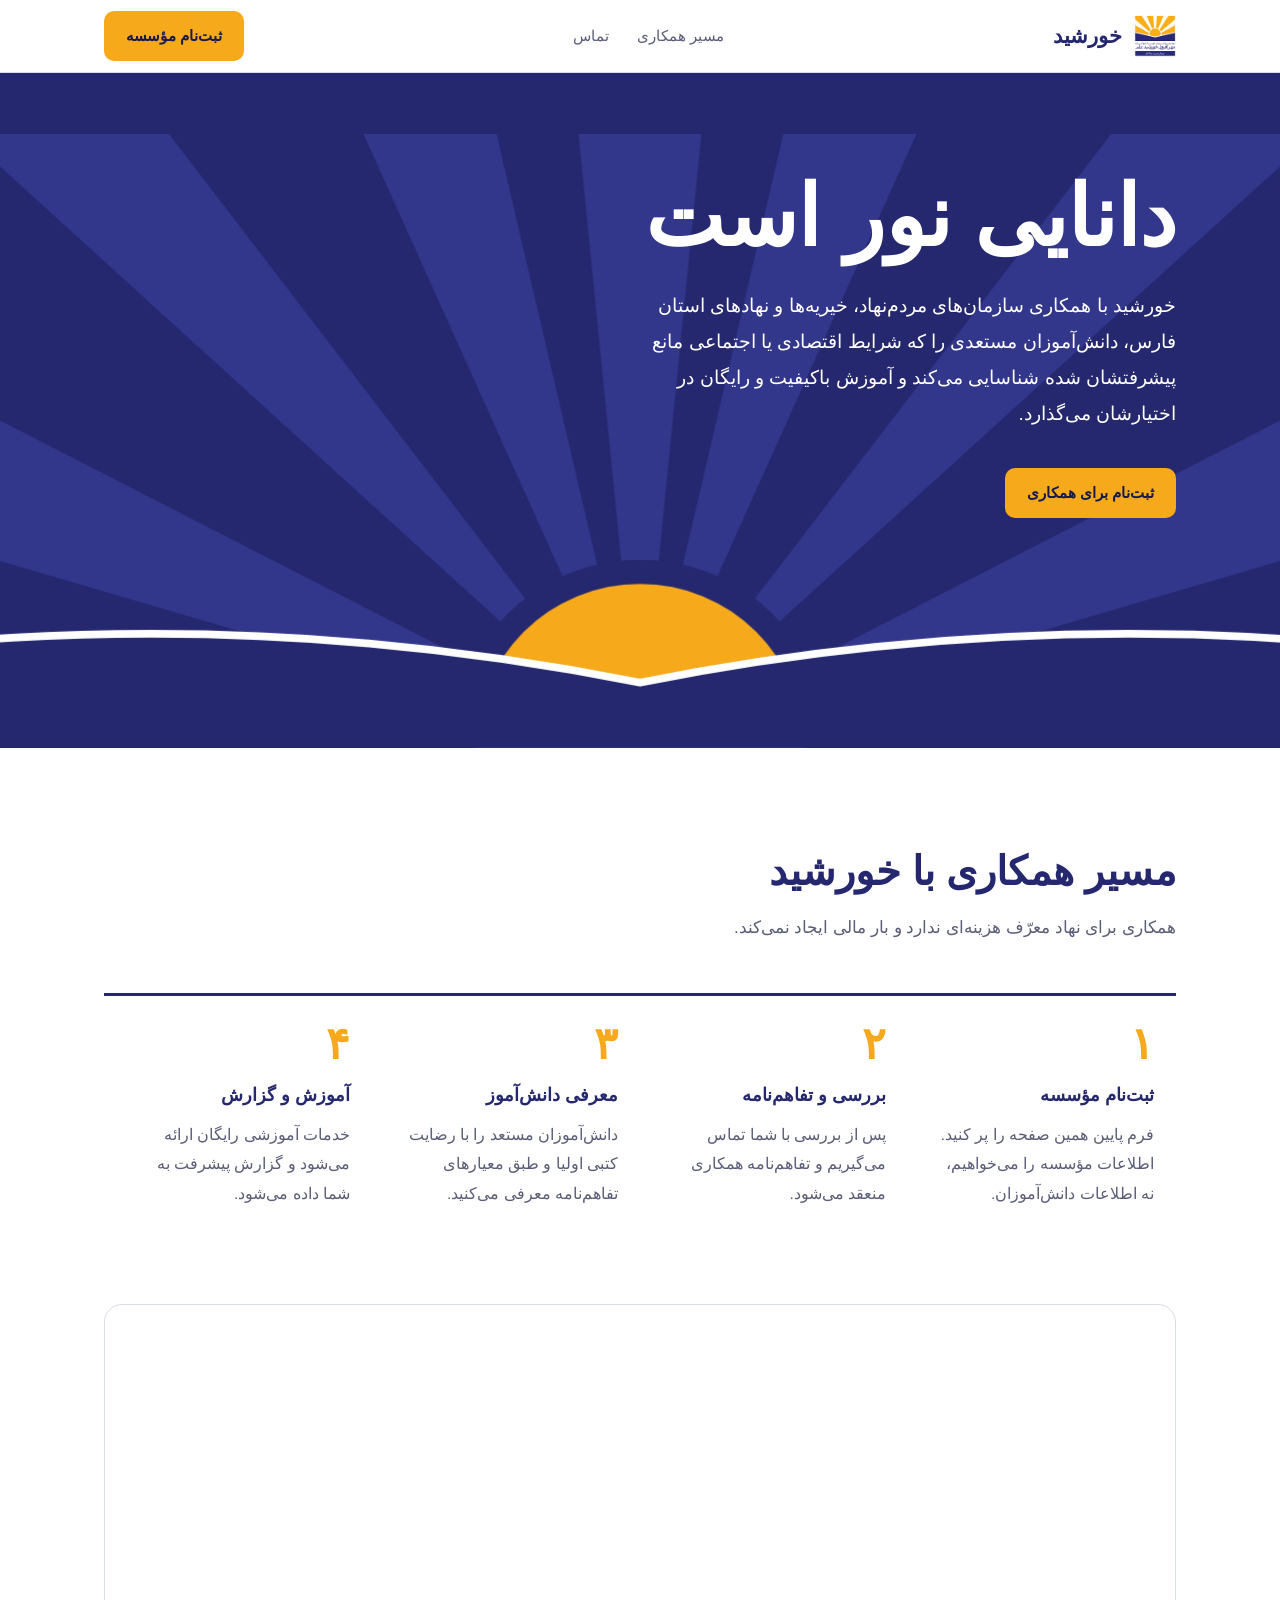
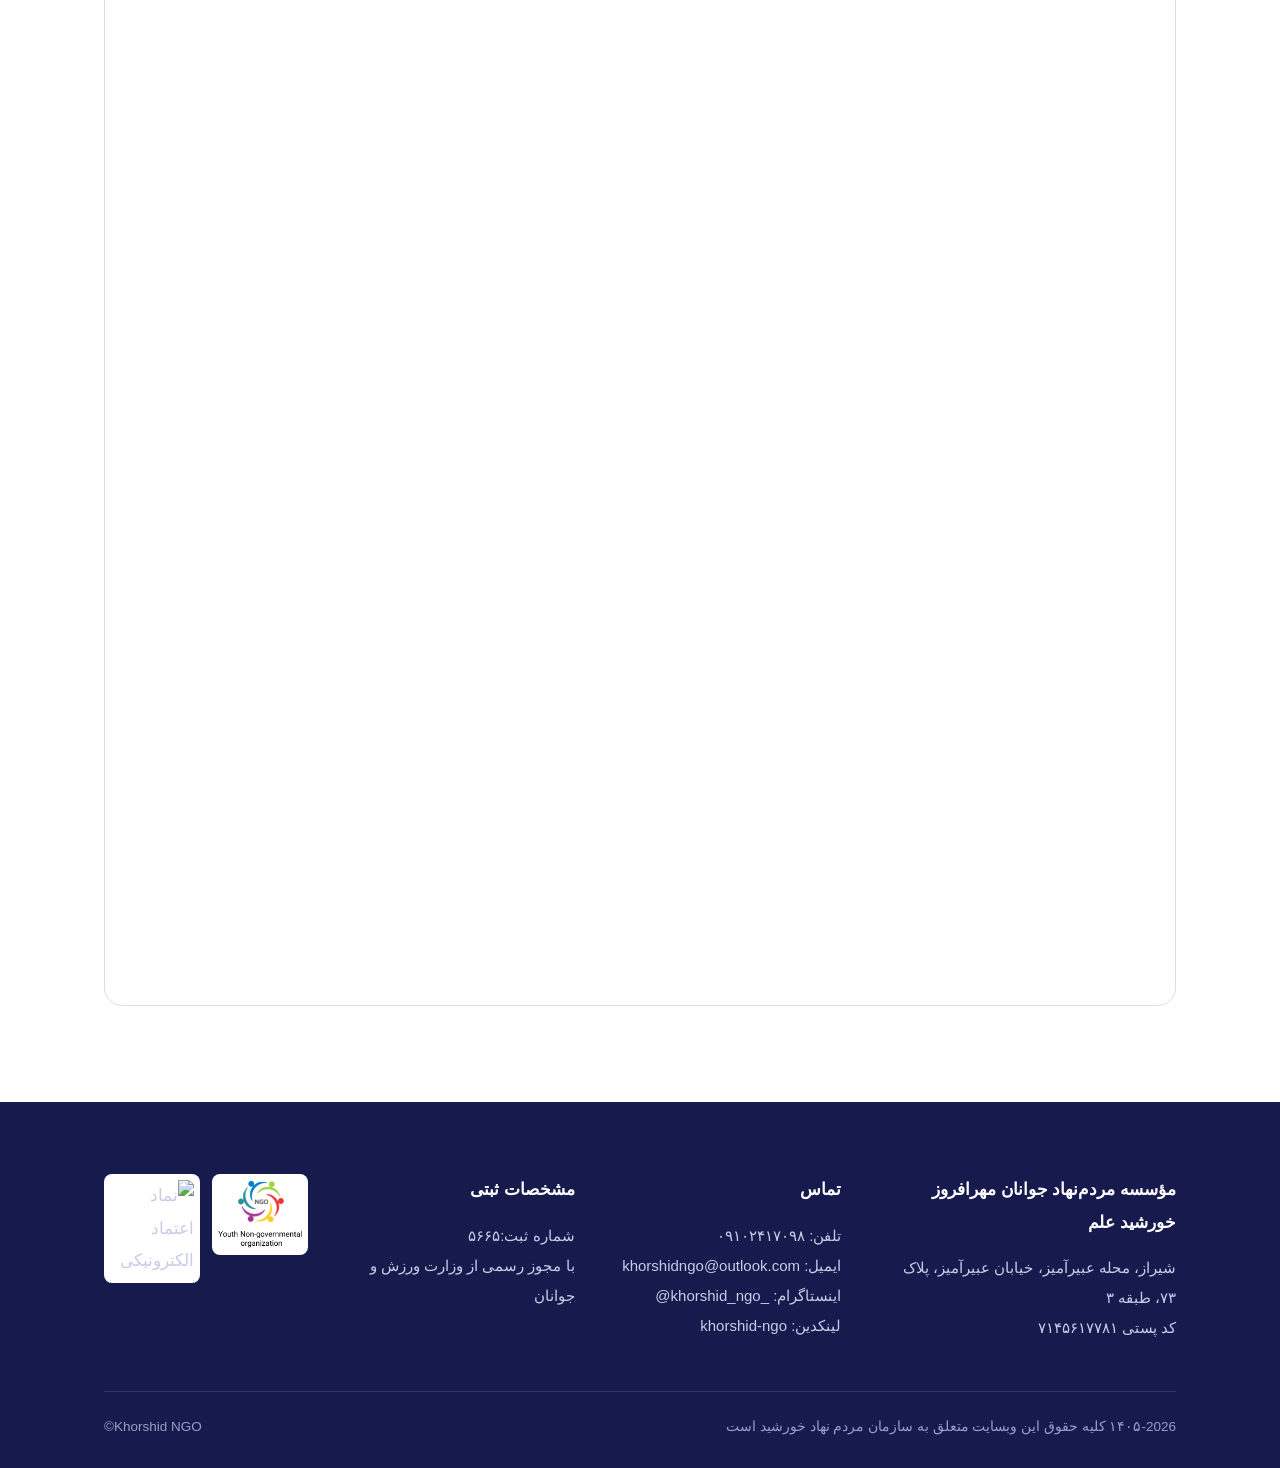
==== index.html @ 573bf57c "Update index.html" ====
<!DOCTYPE html>
<html lang="fa" dir="rtl">
<head>
<meta charset="UTF-8">
<meta name="viewport" content="width=device-width, initial-scale=1, viewport-fit=cover">
<title>خورشید | مؤسسه مردم‌نهاد جوانان مهرافروز خورشید علم</title>
<meta name="description" content="خورشید، سمن فعال در عدالت آموزشی استان فارس. ثبت‌نام مؤسسات و نهادهای همکار.">
<meta name="enamad" content="18985898">
<link rel="icon" href="assets/logo.png">
<link rel="stylesheet" href="https://cdn.jsdelivr.net/gh/rastikerdar/vazirmatn@v33.003/Vazirmatn-font-face.css">
<style>
:root{
  --indigo:#25286F;
  --indigo-deep:#171A4D;
  --sun:#F6A91B;
  --sky:#EEF0F8;
  --ink:#1E2033;
  --muted:#5A5E78;
  --line:#D9DCEB;
  --white:#FFFFFF;
}
*{box-sizing:border-box;margin:0;padding:0}
html{scroll-behavior:smooth;scroll-padding-top:84px}
body{font-family:'Vazirmatn','IRANSans',Tahoma,sans-serif;color:var(--ink);background:var(--white);line-height:1.9;font-size:17px}
a{color:inherit}
img{max-width:100%;display:block}
.wrap{max-width:1120px;margin:0 auto;padding:0 24px}
:focus-visible{outline:3px solid var(--sun);outline-offset:3px;border-radius:4px}

/* header */
.top{position:sticky;top:0;z-index:50;background:rgba(255,255,255,.96);backdrop-filter:blur(6px);border-bottom:1px solid var(--line)}
.top .wrap{display:flex;align-items:center;justify-content:space-between;height:72px;gap:16px}
.brand{display:flex;align-items:center;gap:12px;text-decoration:none}
.brand img{width:42px;height:42px;object-fit:contain}
.brand b{font-size:21px;font-weight:900;color:var(--indigo)}
.nav{display:flex;gap:28px;list-style:none;font-size:15px}
.nav a{text-decoration:none;color:var(--muted);font-weight:500}
.nav a:hover{color:var(--indigo)}
.btn{display:inline-block;background:var(--indigo);color:var(--white);text-decoration:none;font-weight:700;padding:11px 22px;border-radius:10px;font-size:15px;border:0;cursor:pointer;font-family:inherit}
.btn:hover{background:var(--indigo-deep)}
.btn.sun{background:var(--sun);color:var(--indigo-deep)}
.btn.sun:hover{background:#E8990A}

/* hero: the sunrise */
.hero{position:relative;background:var(--indigo);color:var(--white);overflow:hidden}
.hero .wrap{position:relative;z-index:2;padding-top:96px;padding-bottom:230px}
.hero h1{font-size:clamp(42px,7vw,84px);font-weight:900;line-height:1.15}
.hero .lead{max-width:560px;margin-top:22px;font-size:19px;color:#FFFFFF}
.hero .actions{margin-top:36px;display:flex;gap:14px;flex-wrap:wrap}
.hero .ghost{background:transparent;border:1.5px solid rgba(255,255,255,.5)}
.hero .ghost:hover{background:rgba(255,255,255,.08)}
.sunrise{position:absolute;inset:0;z-index:1;pointer-events:none}
.sunrise svg{position:absolute;bottom:0;left:50%;transform:translateX(-50%);width:max(1400px,120%);height:auto}
.rays{animation:rise 2.2s cubic-bezier(.2,.7,.2,1) both}
.disc{animation:disc 2.2s cubic-bezier(.2,.7,.2,1) both}
@keyframes rise{from{transform:translateY(140px);opacity:0}to{transform:none;opacity:1}}
@keyframes disc{from{transform:translateY(110px)}to{transform:none}}
@media (prefers-reduced-motion:reduce){.rays,.disc{animation:none}}

/* facts */
.facts{border-bottom:1px solid var(--line)}
.facts .wrap{display:grid;grid-template-columns:repeat(4,1fr)}
.fact{padding:30px 20px;border-left:1px solid var(--line)}
.fact:last-child{border-left:0}
.fact strong{display:block;font-size:30px;font-weight:900;color:var(--indigo);line-height:1.35}
.fact span{color:var(--muted);font-size:15px}

/* sections */
section.block{padding:96px 0}
.block h2{font-size:clamp(28px,3.6vw,40px);font-weight:900;color:var(--indigo);line-height:1.35;max-width:640px}
.block .intro{max-width:640px;margin-top:14px;color:var(--muted)}
.about .cols{display:grid;grid-template-columns:1.1fr .9fr;gap:64px;align-items:start}
.about p.body{margin-top:18px;max-width:620px}
.about .panel{background:var(--sky);border-radius:18px;padding:32px}
.about .panel h3{font-size:18px;color:var(--indigo);margin-bottom:12px}
.about .panel ul{list-style:none}
.about .panel li{padding:10px 0;border-bottom:1px solid var(--line);font-size:16px}
.about .panel li:last-child{border-bottom:0}

/* steps: a real sequence */
.how{padding-bottom:0 !important}
.steps{margin-top:48px;display:grid;grid-template-columns:repeat(4,1fr);counter-reset:s;border-top:3px solid var(--indigo)}
.step{padding:26px 22px 0}
.step::before{counter-increment:s;content:counter(s,persian);display:block;font-size:44px;font-weight:900;color:var(--sun);line-height:1}
.step h3{font-size:18px;color:var(--indigo);margin:12px 0 8px}
.step p{font-size:15.5px;color:var(--muted)}

.partners{background:var(--sky)}
.plist{margin-top:36px;display:flex;flex-wrap:wrap;gap:14px}
.plist div{background:var(--white);border:1px solid var(--line);border-radius:12px;padding:16px 22px}
.plist b{display:block;color:var(--indigo);font-size:17px}
.plist small{color:var(--muted);font-size:14px}

/* form */
.register .frame{margin-top:0;border:1px solid var(--line);border-radius:18px;overflow:hidden;background:var(--white)}
.register iframe{display:block;width:100%;height:1300px;border:0}
.register .fallback{margin-top:18px;display:flex;align-items:center;gap:14px;flex-wrap:wrap;color:var(--muted);font-size:15px}
.register .notice{display:none;background:#FFF4DB;border:1px solid var(--sun);border-radius:12px;padding:18px 22px;margin-top:24px}
.register .note{margin-top:22px;font-size:14.5px;color:var(--muted);border-right:3px solid var(--sun);padding-right:14px;max-width:720px}

/* footer */
footer{background:var(--indigo-deep);color:#C9CCE6;padding:72px 0 calc(28px + env(safe-area-inset-bottom,0px))}
footer .cols{display:grid;grid-template-columns:1.3fr 1fr 1fr auto;gap:40px}
footer h3{color:var(--white);font-size:17px;margin-bottom:14px}
footer p,footer li{font-size:15px;line-height:2}
footer ul{list-style:none}
footer a{text-decoration:none}
footer a:hover{color:var(--sun)}
.ltr{direction:ltr;unicode-bidi:isolate;display:inline-block}
footer .legal{margin-top:48px;padding-top:22px;border-top:1px solid rgba(255,255,255,.12);font-size:13.5px;color:#9A9EC4;display:flex;justify-content:space-between;gap:16px;flex-wrap:wrap}
.enamad{display:flex;gap:12px;align-items:flex-start}
.enamad img{width:96px;height:auto;background:#fff;border-radius:8px;padding:6px}

@media (max-width:900px){
  .nav{display:none}
  .about .cols{grid-template-columns:1fr;gap:36px}
  .steps{grid-template-columns:1fr 1fr;row-gap:28px}
  .facts .wrap{grid-template-columns:1fr 1fr}
  .fact:nth-child(2){border-left:0}
  .fact:nth-child(-n+2){border-bottom:1px solid var(--line)}
  footer .cols{grid-template-columns:1fr 1fr}
}
@media (max-width:560px){
  body{font-size:16px}
  .top .btn{padding:9px 14px;font-size:14px}
  .brand b{font-size:18px}
  .hero .wrap{padding-top:64px;padding-bottom:180px}
  .steps{grid-template-columns:1fr}
  section.block{padding:68px 0}
  footer .cols{grid-template-columns:1fr}
  .register iframe{height:1500px}
}
</style>
</head>
<body>

<header class="top">
  <div class="wrap">
    <a class="brand" href="#top" aria-label="خورشید - صفحه اصلی">
      <img src="assets/logo.png" alt="نشان خورشید">
      <b>خورشید</b>
    </a>
    <ul class="nav">
      <li><a href="#how">مسیر همکاری</a></li>
      <li><a href="#contact">تماس</a></li>
    </ul>
    <a class="btn sun" href="#register">ثبت‌نام مؤسسه</a>
  </div>
</header>

<main id="top">

  <section class="hero">
    <div class="sunrise" aria-hidden="true">
      <svg viewBox="0 0 1400 560" xmlns="http://www.w3.org/2000/svg" preserveAspectRatio="xMidYMax meet">
        <g class="rays" fill="#33378C">
          <polygon points="700,560 -120,140 -120,320"/>
          <polygon points="700,560 40,-40 240,-40"/>
          <polygon points="700,560 430,-40 560,-40"/>
          <polygon points="700,560 640,-40 760,-40"/>
          <polygon points="700,560 840,-40 970,-40"/>
          <polygon points="700,560 1160,-40 1360,-40"/>
          <polygon points="700,560 1520,140 1520,320"/>
        </g>
        <g class="disc">
          <circle cx="700" cy="560" r="172" fill="#25286F"/>
          <circle cx="700" cy="560" r="150" fill="#F6A91B"/>
        </g>
        <path d="M0 560 L0 470 Q350 430 700 500 Q1050 430 1400 470 L1400 560 Z" fill="#25286F"/>
        <path d="M0 470 Q350 430 700 500 Q1050 430 1400 470" fill="none" stroke="#FFFFFF" stroke-width="7"/>
      </svg>
    </div>
    <div class="wrap">
      <h1>دانایی نور است</h1>
      <p class="lead">خورشید با همکاری سازمان‌های مردم‌نهاد، خیریه‌ها و نهادهای استان فارس، دانش‌آموزان مستعدی را که شرایط اقتصادی یا اجتماعی مانع پیشرفتشان شده شناسایی می‌کند و آموزش باکیفیت و رایگان در اختیارشان می‌گذارد.</p>
      <div class="actions">
        <a class="btn sun" href="#register">ثبت‌نام برای همکاری</a>
      </div>
    </div>
  </section>




  <section class="block how" id="how">
    <div class="wrap">
      <h2>مسیر همکاری با خورشید</h2>
      <p class="intro">همکاری برای نهاد معرّف هزینه‌ای ندارد و بار مالی ایجاد نمی‌کند.</p>
      <div class="steps">
        <div class="step"><h3>ثبت‌نام مؤسسه</h3><p>فرم پایین همین صفحه را پر کنید. اطلاعات مؤسسه را می‌خواهیم، نه اطلاعات دانش‌آموزان.</p></div>
        <div class="step"><h3>بررسی و تفاهم‌نامه</h3><p>پس از بررسی با شما تماس می‌گیریم و تفاهم‌نامه همکاری منعقد می‌شود.</p></div>
        <div class="step"><h3>معرفی دانش‌آموز</h3><p>دانش‌آموزان مستعد را با رضایت کتبی اولیا و طبق معیارهای تفاهم‌نامه معرفی می‌کنید.</p></div>
        <div class="step"><h3>آموزش و گزارش</h3><p>خدمات آموزشی رایگان ارائه می‌شود و گزارش پیشرفت به شما داده می‌شود.</p></div>
      </div>
    </div>
  </section>

  <section class="block register" id="register">
    <div class="wrap">
      <div class="frame">
        <iframe src="https://survey.porsline.ir/s/I74eS43O" title="فرم ثبت‌نام مؤسسات همکار" loading="lazy"></iframe>
      </div>
    </div>
  </section>

</main>

<footer id="contact">
  <div class="wrap">
    <div class="cols">
      <div>
        <h3>مؤسسه مردم‌نهاد جوانان مهرافروز خورشید علم</h3>
        <p>شیراز، محله عبیرآمیز، خیابان عبیرآمیز، پلاک ۷۳، طبقه ۳</p>
        <p>کد پستی ۷۱۴۵۶۱۷۷۸۱</p>
      </div>
      <div>
        <h3>تماس</h3>
        <ul>
          <li>تلفن: <a class="ltr" href="tel:+989102417098">۰۹۱۰۲۴۱۷۰۹۸</a></li>
          <li>ایمیل: <a class="ltr" href="mailto:info@khorshid.ngo">khorshidngo@outlook.com</a></li>
          <li>اینستاگرام: <a class="ltr" href="https://instagram.com/khorshid_ngo_" target="_blank" rel="noopener">@khorshid_ngo_</a></li>
          <li>لینکدین: <a class="ltr" href="https://www.linkedin.com/company/khorshid-ngo" target="_blank" rel="noopener">khorshid-ngo</a></li>
        </ul>
      </div>
      <div>
        <h3>مشخصات ثبتی</h3>
        <ul>
          <li>شماره ثبت:۵۶۶۵ </li>
          <li>با مجوز رسمی از وزارت ورزش و جوانان</li>
        </ul>
      </div>
      <div class="enamad">
        <a href="https://saman.msy.gov.ir/Modules/showframework.aspx?relfacilityid=66&amp;frameworkpagetype=sec&amp;ReportID=499&amp;Key_1974=1612489" target="_blank" rel="noopener" title="مجوز فعالیت سمن — وزارت ورزش و جوانان"><img src="assets/saman-logo.png" alt="مجوز سازمان مردم‌نهاد جوانان"></a>
        <a referrerpolicy="origin" target="_blank" href="https://trustseal.enamad.ir/?id=742406&Code=N2Oo3tWOwnHmDDGCpBeUb9aBTVysiflV"><img referrerpolicy="origin" src="https://trustseal.enamad.ir/logo.aspx?id=742406&Code=N2Oo3tWOwnHmDDGCpBeUb9aBTVysiflV" alt="نماد اعتماد الکترونیکی" code="N2Oo3tWOwnHmDDGCpBeUb9aBTVysiflV"></a>
      </div>
    </div>
    <div class="legal">
      <span>  ۱۴۰۵-2026 کلیه حقوق این وبسایت متعلق به سازمان مردم نهاد خورشید است</span>
      <span>Khorshid NGO© </span>
    </div>
  </div>
</footer>

</body>
</html>
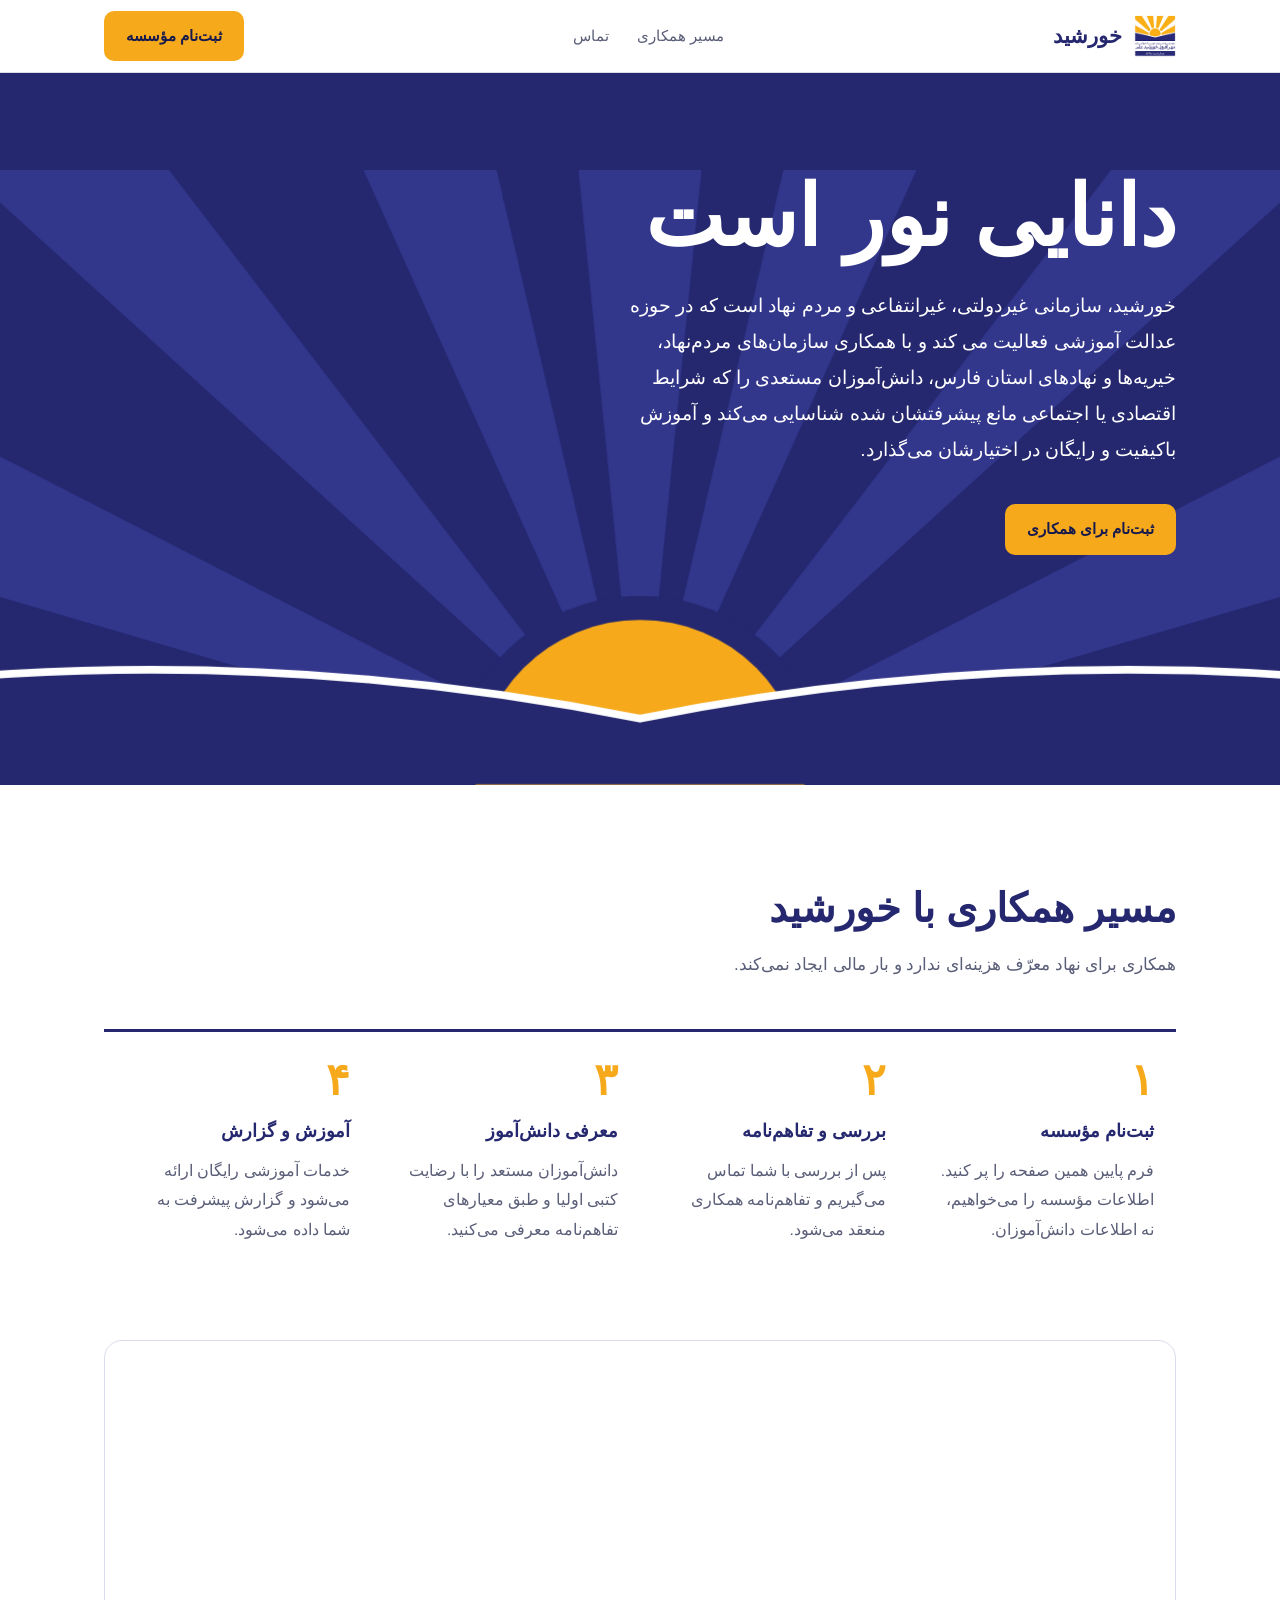
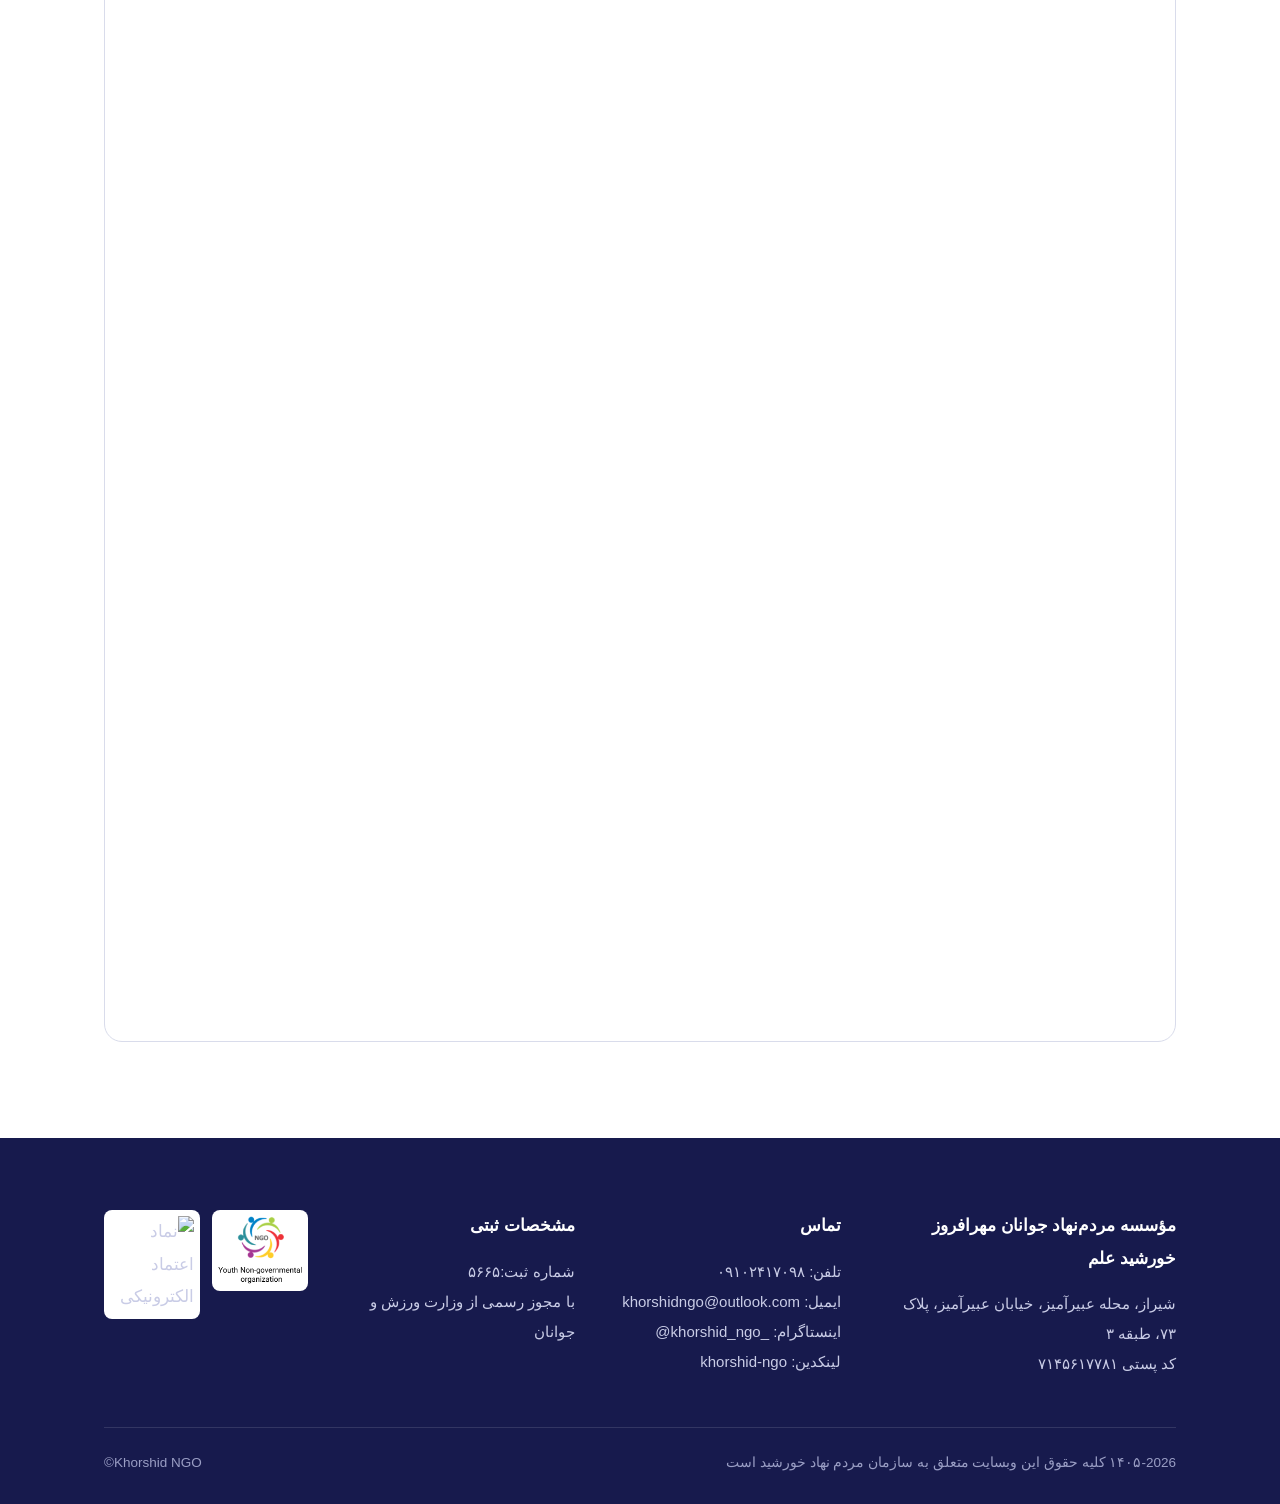
==== commit 012f6040: "Update index.html" ====
--- a/index.html
+++ b/index.html
@@ -172,7 +172,7 @@
     </div>
     <div class="wrap">
       <h1>دانایی نور است</h1>
-      <p class="lead">خورشید با همکاری سازمان‌های مردم‌نهاد، خیریه‌ها و نهادهای استان فارس، دانش‌آموزان مستعدی را که شرایط اقتصادی یا اجتماعی مانع پیشرفتشان شده شناسایی می‌کند و آموزش باکیفیت و رایگان در اختیارشان می‌گذارد.</p>
+      <p class="lead">خورشید، سازمانی غیردولتی، غیرانتفاعی و مردم نهاد است که در حوزه عدالت آموزشی فعالیت می کند و با همکاری سازمان‌های مردم‌نهاد، خیریه‌ها و نهادهای استان فارس، دانش‌آموزان مستعدی را که شرایط اقتصادی یا اجتماعی مانع پیشرفتشان شده شناسایی می‌کند و آموزش باکیفیت و رایگان در اختیارشان می‌گذارد.</p>
       <div class="actions">
         <a class="btn sun" href="#register">ثبت‌نام برای همکاری</a>
       </div>
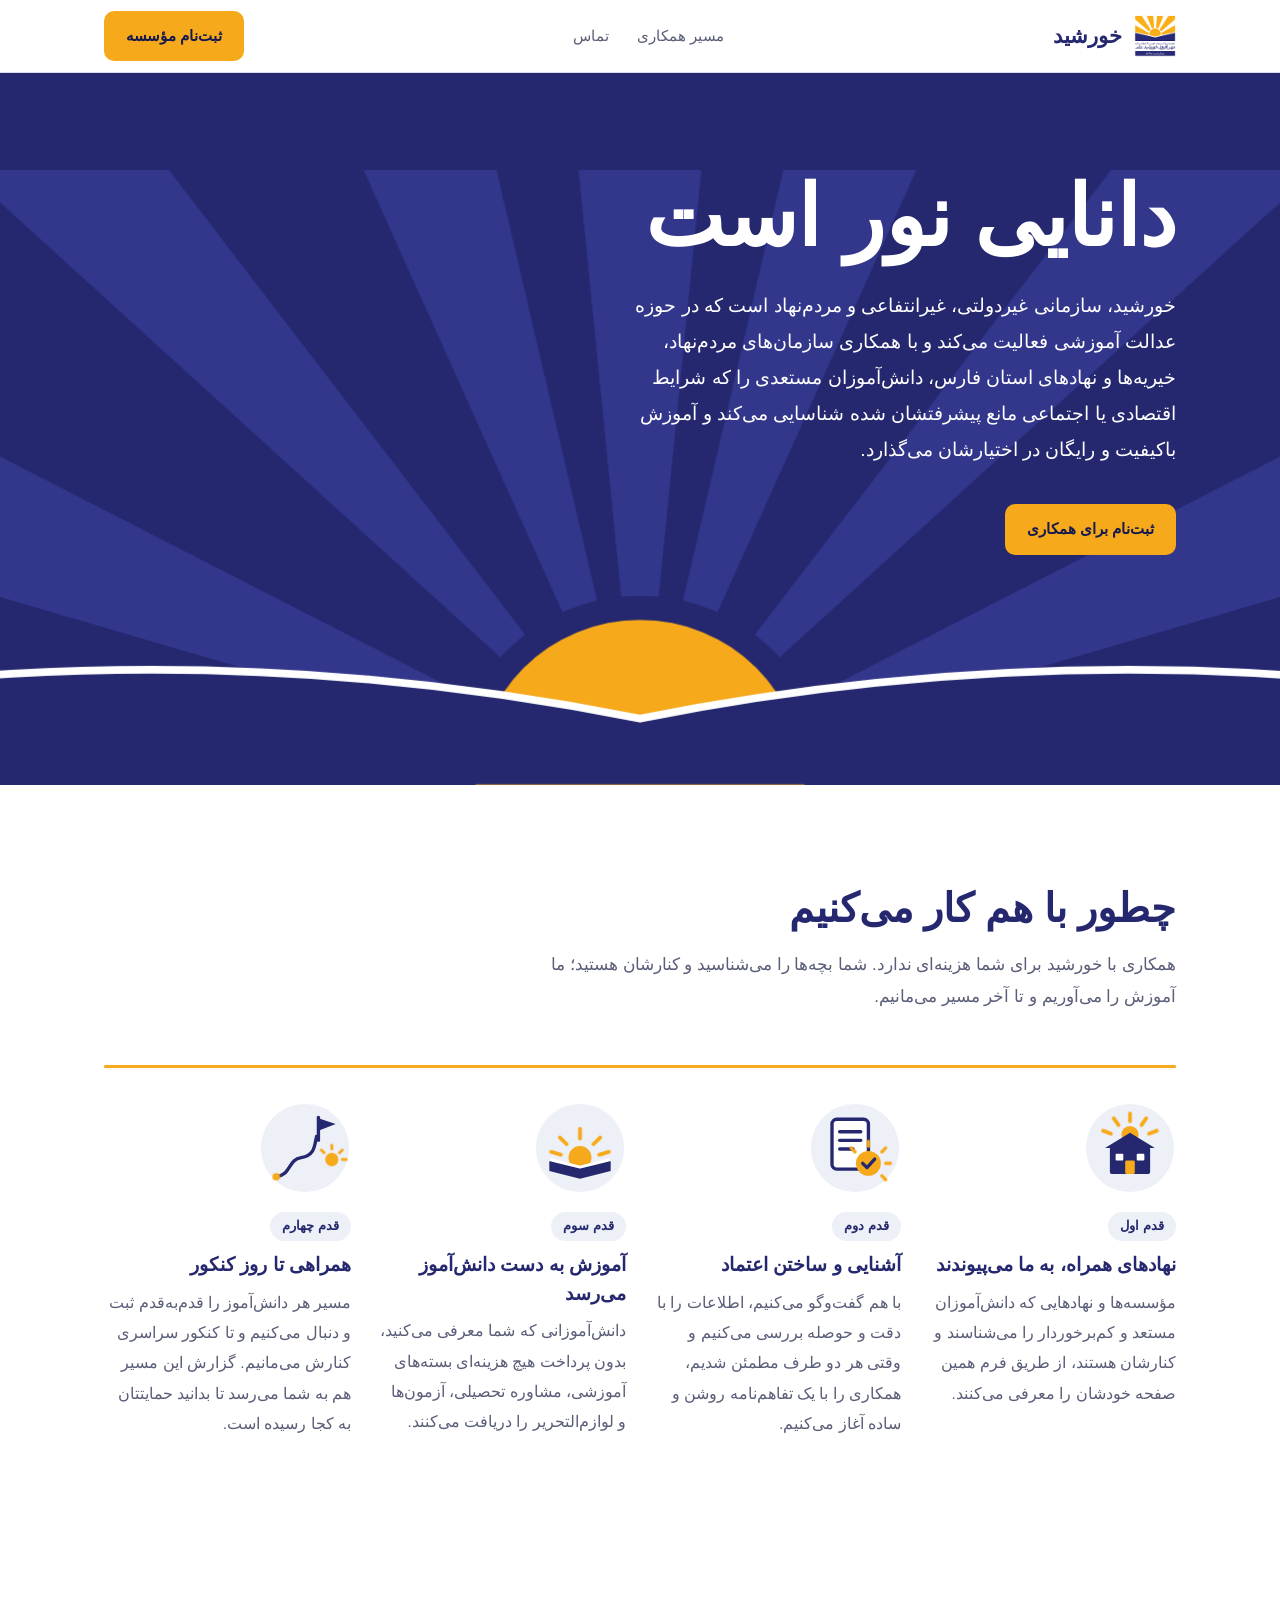
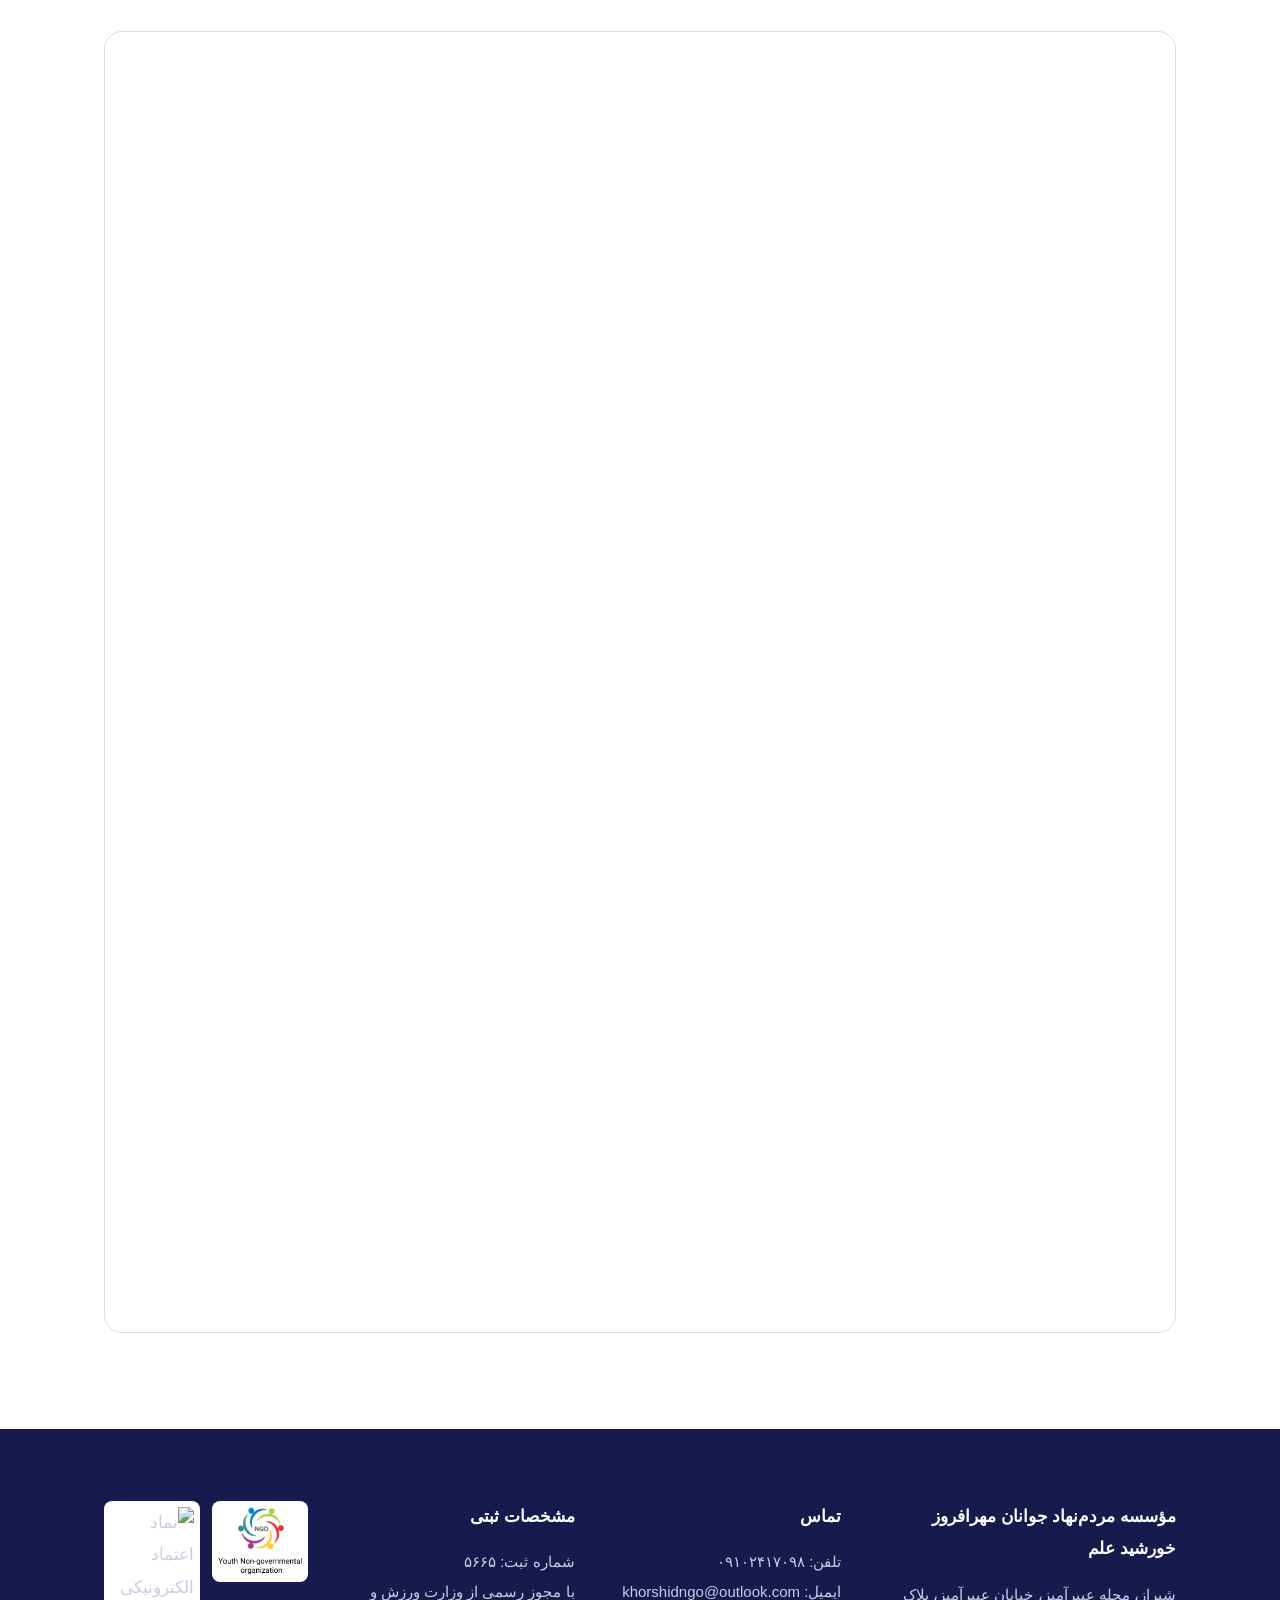
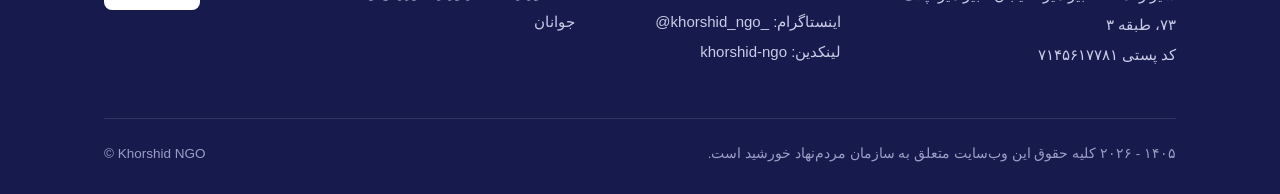
==== commit 9c1624d8: "Add files via upload" ====
--- a/index.html
+++ b/index.html
@@ -1,5 +1,5 @@
 <!DOCTYPE html>
-<html lang="fa" dir="rtl">
+<html lang="fa" dir="rtl" class="js">
 <head>
 <meta charset="UTF-8">
 <meta name="viewport" content="width=device-width, initial-scale=1, viewport-fit=cover">
@@ -77,13 +77,32 @@
 .about .panel li{padding:10px 0;border-bottom:1px solid var(--line);font-size:16px}
 .about .panel li:last-child{border-bottom:0}
 
-/* steps: a real sequence */
-.how{padding-bottom:0 !important}
-.steps{margin-top:48px;display:grid;grid-template-columns:repeat(4,1fr);counter-reset:s;border-top:3px solid var(--indigo)}
-.step{padding:26px 22px 0}
-.step::before{counter-increment:s;content:counter(s,persian);display:block;font-size:44px;font-weight:900;color:var(--sun);line-height:1}
-.step h3{font-size:18px;color:var(--indigo);margin:12px 0 8px}
-.step p{font-size:15.5px;color:var(--muted)}
+/* steps: a real sequence, revealed on scroll */
+.flow{margin-top:52px}
+.track{height:3px;background:var(--line);position:relative;border-radius:3px}
+.track::after{content:"";position:absolute;right:0;top:0;height:100%;width:100%;background:var(--sun);border-radius:3px}
+.steps{display:grid;grid-template-columns:repeat(4,1fr);gap:28px;margin-top:34px}
+.step{--i:0}
+.step .ico{width:92px;height:92px;display:block}
+.step .tag{display:inline-block;margin-top:18px;font-size:13px;font-weight:700;color:var(--indigo);background:var(--sky);padding:2px 12px;border-radius:20px}
+.step h3{font-size:19px;color:var(--indigo);margin:10px 0 8px;line-height:1.5}
+.step p{font-size:15.5px;color:var(--muted);line-height:1.95}
+.ico .rays,.ico .sunlet,.ico .draw{transform-box:view-box}
+/* hidden state only when JS is running */
+.js .track::after{width:0;transition:width 1.6s cubic-bezier(.3,.7,.2,1)}
+.js .step{opacity:0;transform:translateY(26px);transition:opacity .7s ease calc(var(--i)*.18s),transform .7s cubic-bezier(.2,.7,.2,1) calc(var(--i)*.18s)}
+.js .ico .rays{opacity:0;transform:scale(.35) rotate(-25deg);transition:opacity .6s ease calc(var(--i)*.18s + .3s),transform 1s cubic-bezier(.2,.8,.2,1) calc(var(--i)*.18s + .3s)}
+.js .ico .sunlet{transform:translateY(12px);transition:transform .9s cubic-bezier(.2,.8,.2,1) calc(var(--i)*.18s + .2s)}
+.js .ico .draw{stroke-dasharray:140;stroke-dashoffset:140;transition:stroke-dashoffset 1.3s ease calc(var(--i)*.18s + .3s)}
+.js .flow.in .track::after{width:100%}
+.js .step.in{opacity:1;transform:none}
+.js .step.in .ico .rays{opacity:1;transform:none}
+.js .step.in .ico .sunlet{transform:none}
+.js .step.in .ico .draw{stroke-dashoffset:0}
+.step:hover .ico .rays{transform:rotate(12deg) !important;transition:transform .6s ease !important}
+@media (prefers-reduced-motion:reduce){
+  .js .step,.js .ico .rays,.js .ico .sunlet,.js .ico .draw,.js .track::after{transition:none !important;opacity:1 !important;transform:none !important;stroke-dashoffset:0 !important;width:100% !important}
+}
 
 .partners{background:var(--sky)}
 .plist{margin-top:36px;display:flex;flex-wrap:wrap;gap:14px}
@@ -114,13 +133,14 @@
 @media (max-width:900px){
   .nav{display:none}
   .about .cols{grid-template-columns:1fr;gap:36px}
-  .steps{grid-template-columns:1fr 1fr;row-gap:28px}
+  .steps{grid-template-columns:1fr 1fr;row-gap:40px}
   .facts .wrap{grid-template-columns:1fr 1fr}
   .fact:nth-child(2){border-left:0}
   .fact:nth-child(-n+2){border-bottom:1px solid var(--line)}
   footer .cols{grid-template-columns:1fr 1fr}
 }
 @media (max-width:560px){
+  .step{--i:0 !important}
   body{font-size:16px}
   .top .btn{padding:9px 14px;font-size:14px}
   .brand b{font-size:18px}
@@ -172,7 +192,7 @@
     </div>
     <div class="wrap">
       <h1>دانایی نور است</h1>
-      <p class="lead">خورشید، سازمانی غیردولتی، غیرانتفاعی و مردم نهاد است که در حوزه عدالت آموزشی فعالیت می کند و با همکاری سازمان‌های مردم‌نهاد، خیریه‌ها و نهادهای استان فارس، دانش‌آموزان مستعدی را که شرایط اقتصادی یا اجتماعی مانع پیشرفتشان شده شناسایی می‌کند و آموزش باکیفیت و رایگان در اختیارشان می‌گذارد.</p>
+      <p class="lead">خورشید، سازمانی غیردولتی، غیرانتفاعی و مردم‌نهاد است که در حوزه عدالت آموزشی فعالیت می‌کند و با همکاری سازمان‌های مردم‌نهاد، خیریه‌ها و نهادهای استان فارس، دانش‌آموزان مستعدی را که شرایط اقتصادی یا اجتماعی مانع پیشرفتشان شده شناسایی می‌کند و آموزش باکیفیت و رایگان در اختیارشان می‌گذارد.</p>
       <div class="actions">
         <a class="btn sun" href="#register">ثبت‌نام برای همکاری</a>
       </div>
@@ -184,13 +204,85 @@
 
   <section class="block how" id="how">
     <div class="wrap">
-      <h2>مسیر همکاری با خورشید</h2>
-      <p class="intro">همکاری برای نهاد معرّف هزینه‌ای ندارد و بار مالی ایجاد نمی‌کند.</p>
-      <div class="steps">
-        <div class="step"><h3>ثبت‌نام مؤسسه</h3><p>فرم پایین همین صفحه را پر کنید. اطلاعات مؤسسه را می‌خواهیم، نه اطلاعات دانش‌آموزان.</p></div>
-        <div class="step"><h3>بررسی و تفاهم‌نامه</h3><p>پس از بررسی با شما تماس می‌گیریم و تفاهم‌نامه همکاری منعقد می‌شود.</p></div>
-        <div class="step"><h3>معرفی دانش‌آموز</h3><p>دانش‌آموزان مستعد را با رضایت کتبی اولیا و طبق معیارهای تفاهم‌نامه معرفی می‌کنید.</p></div>
-        <div class="step"><h3>آموزش و گزارش</h3><p>خدمات آموزشی رایگان ارائه می‌شود و گزارش پیشرفت به شما داده می‌شود.</p></div>
+      <h2>چطور با هم کار می‌کنیم</h2>
+      <p class="intro">همکاری با خورشید برای شما هزینه‌ای ندارد. شما بچه‌ها را می‌شناسید و کنارشان هستید؛ ما آموزش را می‌آوریم و تا آخر مسیر می‌مانیم.</p>
+      <div class="flow">
+        <div class="track" aria-hidden="true"></div>
+        <div class="steps">
+
+          <div class="step" style="--i:0">
+            <svg class="ico" viewBox="0 0 96 96" aria-hidden="true">
+              <circle cx="48" cy="48" r="46" fill="#EEF0F8"/>
+              <g class="rays" style="transform-origin:48px 34px" stroke="#F6A91B" stroke-width="4" stroke-linecap="round">
+                <line x1="48" y1="20" x2="48" y2="12"/><line x1="36" y1="24" x2="31" y2="17"/><line x1="60" y1="24" x2="65" y2="17"/>
+                <line x1="28" y1="33" x2="20" y2="30"/><line x1="68" y1="33" x2="76" y2="30"/>
+              </g>
+              <circle class="sunlet" cx="48" cy="34" r="9" fill="#F6A91B"/>
+              <polygon points="22,48 48,32 74,48" fill="#25286F"/>
+              <rect x="27" y="47" width="42" height="28" rx="2" fill="#25286F"/>
+              <rect x="33" y="54" width="8" height="7" rx="1" fill="#FFFFFF"/>
+              <rect x="55" y="54" width="8" height="7" rx="1" fill="#FFFFFF"/>
+              <rect x="43" y="61" width="10" height="14" rx="1.5" fill="#F6A91B"/>
+            </svg>
+            <span class="tag">قدم اول</span>
+            <h3>نهادهای همراه، به ما می‌پیوندند</h3>
+            <p>مؤسسه‌ها و نهادهایی که دانش‌آموزان مستعد و کم‌برخوردار را می‌شناسند و کنارشان هستند، از طریق فرم همین صفحه خودشان را معرفی می‌کنند.</p>
+          </div>
+
+          <div class="step" style="--i:1">
+            <svg class="ico" viewBox="0 0 96 96" aria-hidden="true">
+              <circle cx="48" cy="48" r="46" fill="#EEF0F8"/>
+              <rect x="24" y="18" width="38" height="52" rx="5" fill="#FFFFFF" stroke="#25286F" stroke-width="3.5"/>
+              <line x1="32" y1="31" x2="54" y2="31" stroke="#25286F" stroke-width="3.5" stroke-linecap="round"/>
+              <line x1="32" y1="40" x2="54" y2="40" stroke="#25286F" stroke-width="3.5" stroke-linecap="round"/>
+              <line x1="32" y1="49" x2="46" y2="49" stroke="#25286F" stroke-width="3.5" stroke-linecap="round"/>
+              <g class="rays" style="transform-origin:62px 64px" stroke="#F6A91B" stroke-width="3.5" stroke-linecap="round">
+                <line x1="62" y1="46" x2="62" y2="41"/><line x1="76" y1="52" x2="80" y2="48"/><line x1="80" y1="64" x2="85" y2="64"/>
+                <line x1="76" y1="77" x2="80" y2="81"/><line x1="48" y1="52" x2="44" y2="48"/>
+              </g>
+              <circle class="sunlet" cx="62" cy="64" r="13" fill="#F6A91B"/>
+              <path d="M56 64 L60.5 68.5 L68.5 59.5" fill="none" stroke="#25286F" stroke-width="3.5" stroke-linecap="round" stroke-linejoin="round"/>
+            </svg>
+            <span class="tag">قدم دوم</span>
+            <h3>آشنایی و ساختن اعتماد</h3>
+            <p>با هم گفت‌وگو می‌کنیم، اطلاعات را با دقت و حوصله بررسی می‌کنیم و وقتی هر دو طرف مطمئن شدیم، همکاری را با یک تفاهم‌نامه روشن و ساده آغاز می‌کنیم.</p>
+          </div>
+
+          <div class="step" style="--i:2">
+            <svg class="ico" viewBox="0 0 96 96" aria-hidden="true">
+              <circle cx="48" cy="48" r="46" fill="#EEF0F8"/>
+              <g class="rays" style="transform-origin:48px 58px" stroke="#F6A91B" stroke-width="4" stroke-linecap="round">
+                <line x1="48" y1="38" x2="48" y2="28"/><line x1="34" y1="44" x2="27" y2="37"/><line x1="62" y1="44" x2="69" y2="37"/>
+                <line x1="28" y1="55" x2="18" y2="52"/><line x1="68" y1="55" x2="78" y2="52"/>
+              </g>
+              <circle class="sunlet" cx="48" cy="58" r="12" fill="#F6A91B"/>
+              <polygon points="16,60 48,68 48,80 16,72" fill="#25286F"/>
+              <polygon points="80,60 48,68 48,80 80,72" fill="#25286F"/>
+              <path d="M16 60 L48 68 L80 60" fill="none" stroke="#FFFFFF" stroke-width="3" stroke-linejoin="round"/>
+            </svg>
+            <span class="tag">قدم سوم</span>
+            <h3>آموزش به دست دانش‌آموز می‌رسد</h3>
+            <p>دانش‌آموزانی که شما معرفی می‌کنید، بدون پرداخت هیچ هزینه‌ای بسته‌های آموزشی، مشاوره تحصیلی، آزمون‌ها و لوازم‌التحریر را دریافت می‌کنند.</p>
+          </div>
+
+          <div class="step" style="--i:3">
+            <svg class="ico" viewBox="0 0 96 96" aria-hidden="true">
+              <circle cx="48" cy="48" r="46" fill="#EEF0F8"/>
+              <path class="draw" d="M18 78 C 34 76, 30 60, 44 58 S 58 46, 60 36" fill="none" stroke="#25286F" stroke-width="3.5" stroke-linecap="round" stroke-dasharray="4 7"/>
+              <line x1="62" y1="16" x2="62" y2="40" stroke="#25286F" stroke-width="3.5" stroke-linecap="round"/>
+              <polygon points="62,17 80,23 62,30" fill="#25286F"/>
+              <g class="rays" style="transform-origin:76px 60px" stroke="#F6A91B" stroke-width="3" stroke-linecap="round">
+                <line x1="76" y1="49" x2="76" y2="45"/><line x1="84" y1="53" x2="87" y2="50"/><line x1="87" y1="60" x2="91" y2="60"/><line x1="68" y1="53" x2="65" y2="50"/>
+              </g>
+              <circle class="sunlet" cx="76" cy="60" r="7" fill="#F6A91B"/>
+              <circle cx="18" cy="78" r="4" fill="#F6A91B"/>
+            </svg>
+            <span class="tag">قدم چهارم</span>
+            <h3>همراهی تا روز کنکور</h3>
+            <p>مسیر هر دانش‌آموز را قدم‌به‌قدم ثبت و دنبال می‌کنیم و تا کنکور سراسری کنارش می‌مانیم. گزارش این مسیر هم به شما می‌رسد تا بدانید حمایتتان به کجا رسیده است.</p>
+          </div>
+
+        </div>
       </div>
     </div>
   </section>
@@ -217,7 +309,7 @@
         <h3>تماس</h3>
         <ul>
           <li>تلفن: <a class="ltr" href="tel:+989102417098">۰۹۱۰۲۴۱۷۰۹۸</a></li>
-          <li>ایمیل: <a class="ltr" href="mailto:info@khorshid.ngo">khorshidngo@outlook.com</a></li>
+          <li>ایمیل: <a class="ltr" href="mailto:khorshidngo@outlook.com">khorshidngo@outlook.com</a></li>
           <li>اینستاگرام: <a class="ltr" href="https://instagram.com/khorshid_ngo_" target="_blank" rel="noopener">@khorshid_ngo_</a></li>
           <li>لینکدین: <a class="ltr" href="https://www.linkedin.com/company/khorshid-ngo" target="_blank" rel="noopener">khorshid-ngo</a></li>
         </ul>
@@ -225,7 +317,7 @@
       <div>
         <h3>مشخصات ثبتی</h3>
         <ul>
-          <li>شماره ثبت:۵۶۶۵ </li>
+          <li>شماره ثبت: ۵۶۶۵</li>
           <li>با مجوز رسمی از وزارت ورزش و جوانان</li>
         </ul>
       </div>
@@ -235,11 +327,23 @@
       </div>
     </div>
     <div class="legal">
-      <span>  ۱۴۰۵-2026 کلیه حقوق این وبسایت متعلق به سازمان مردم نهاد خورشید است</span>
-      <span>Khorshid NGO© </span>
+      <span>۱۴۰۵ - ۲۰۲۶ کلیه حقوق این وب‌سایت متعلق به سازمان مردم‌نهاد خورشید است.</span>
+      <span class="ltr">© Khorshid NGO</span>
     </div>
   </div>
 </footer>
 
+<script>
+(function(){
+  var flow=document.querySelector('.flow');
+  if(!flow) return;
+  var items=[flow].concat([].slice.call(flow.querySelectorAll('.step')));
+  if(!('IntersectionObserver' in window)){items.forEach(function(el){el.classList.add('in');});return;}
+  var io=new IntersectionObserver(function(es){
+    es.forEach(function(e){ if(e.isIntersecting){ e.target.classList.add('in'); io.unobserve(e.target); } });
+  },{threshold:0.25});
+  items.forEach(function(el){io.observe(el);});
+})();
+</script>
 </body>
 </html>
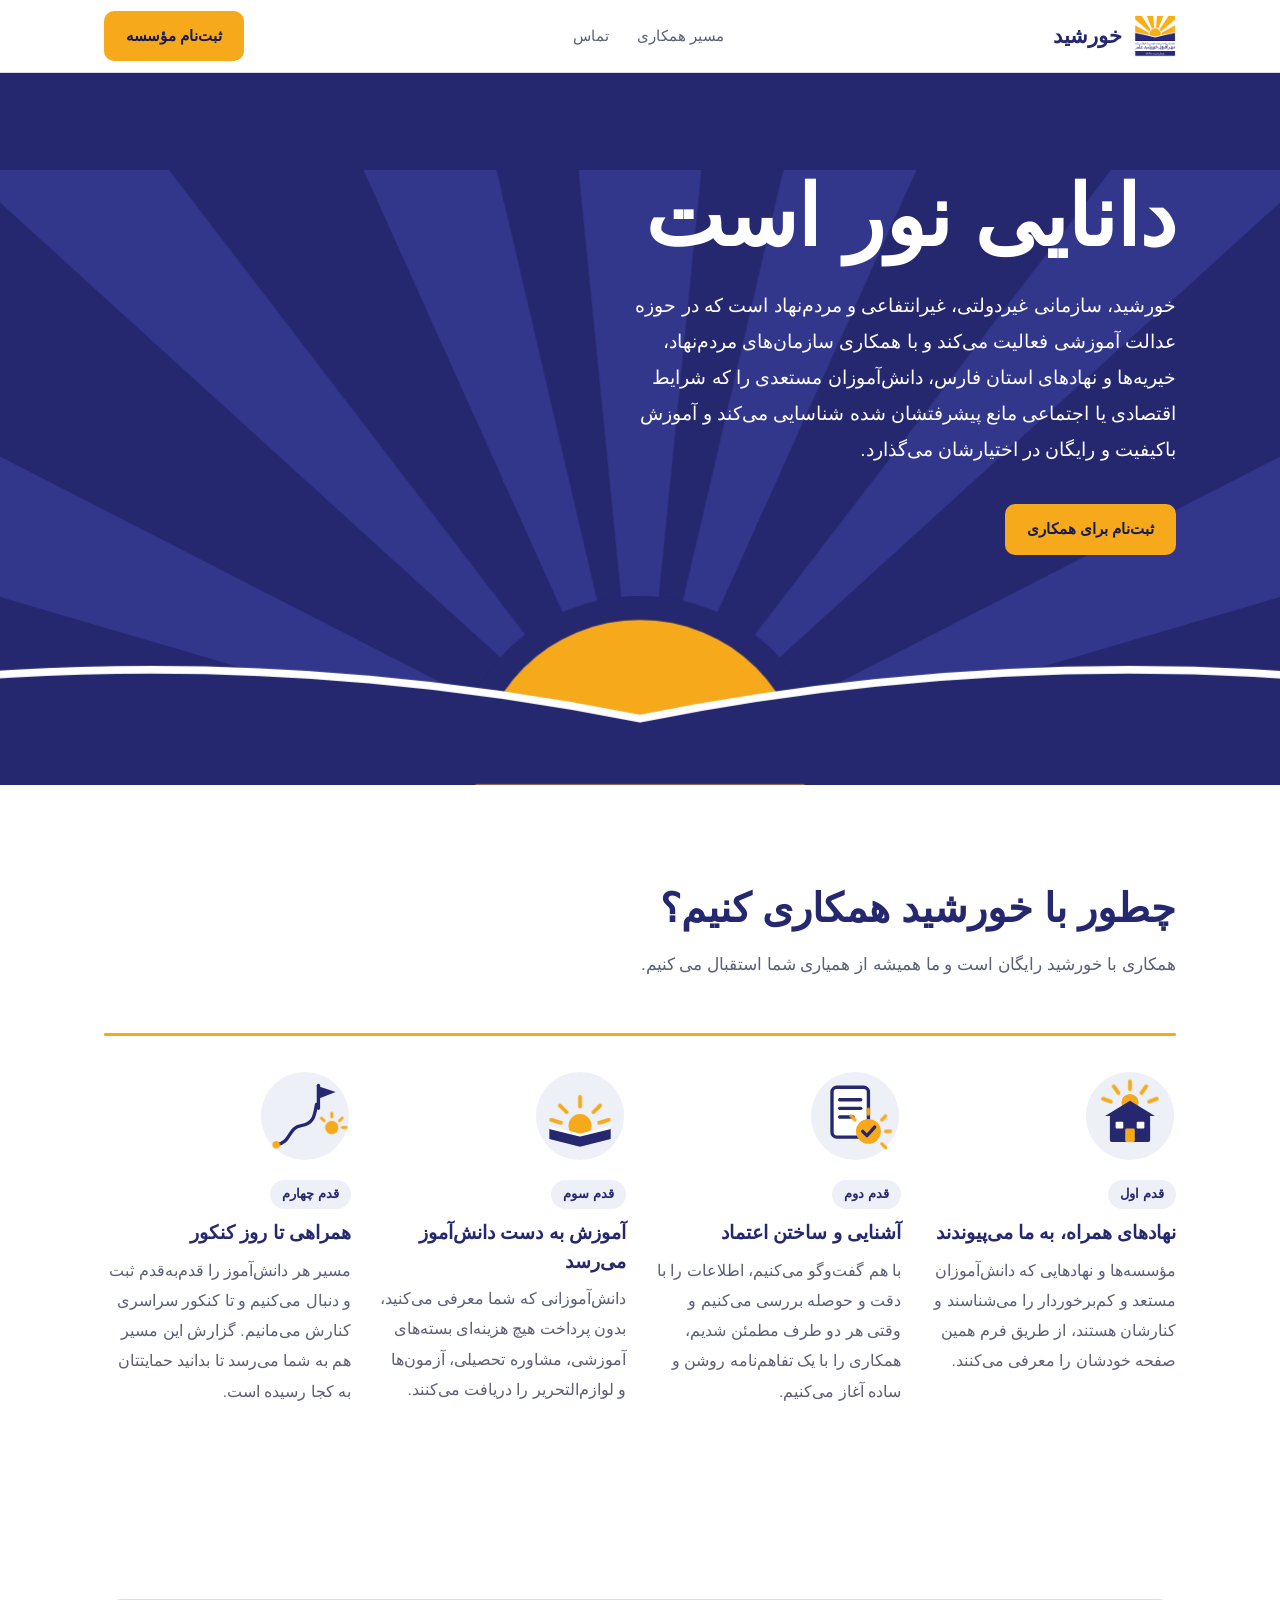
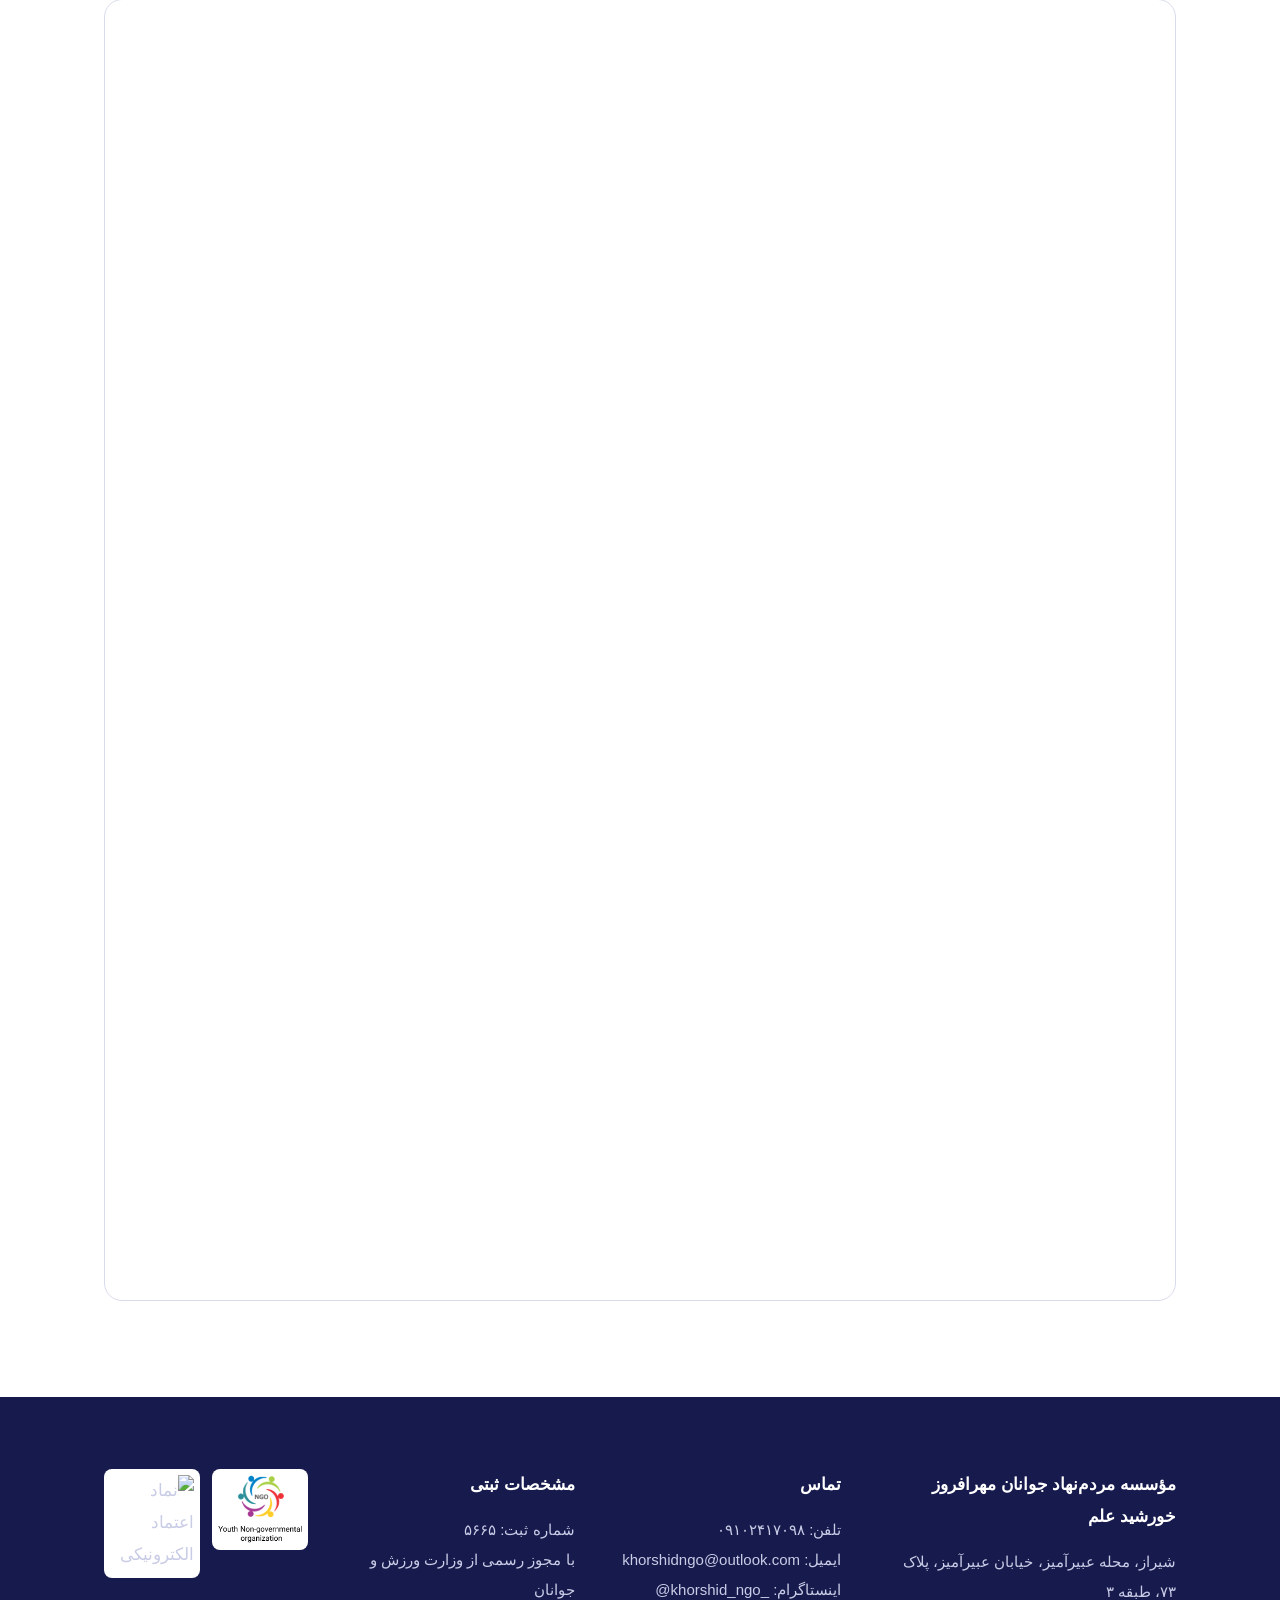
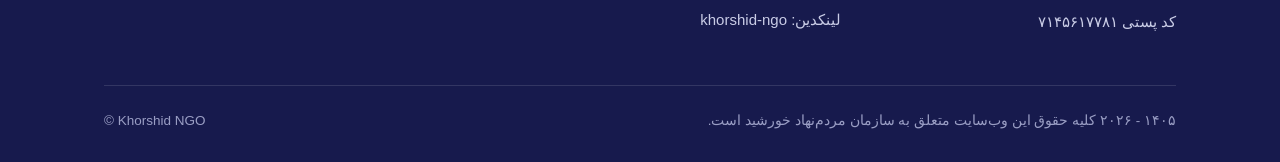
==== commit f8df742f: "Update index.html" ====
--- a/index.html
+++ b/index.html
@@ -204,8 +204,8 @@
 
   <section class="block how" id="how">
     <div class="wrap">
-      <h2>چطور با هم کار می‌کنیم</h2>
-      <p class="intro">همکاری با خورشید برای شما هزینه‌ای ندارد. شما بچه‌ها را می‌شناسید و کنارشان هستید؛ ما آموزش را می‌آوریم و تا آخر مسیر می‌مانیم.</p>
+      <h2>چطور با خورشید همکاری کنیم؟</h2>
+      <p class="intro">همکاری با خورشید رایگان است و ما همیشه از همیاری شما استقبال می کنیم.</p>
       <div class="flow">
         <div class="track" aria-hidden="true"></div>
         <div class="steps">
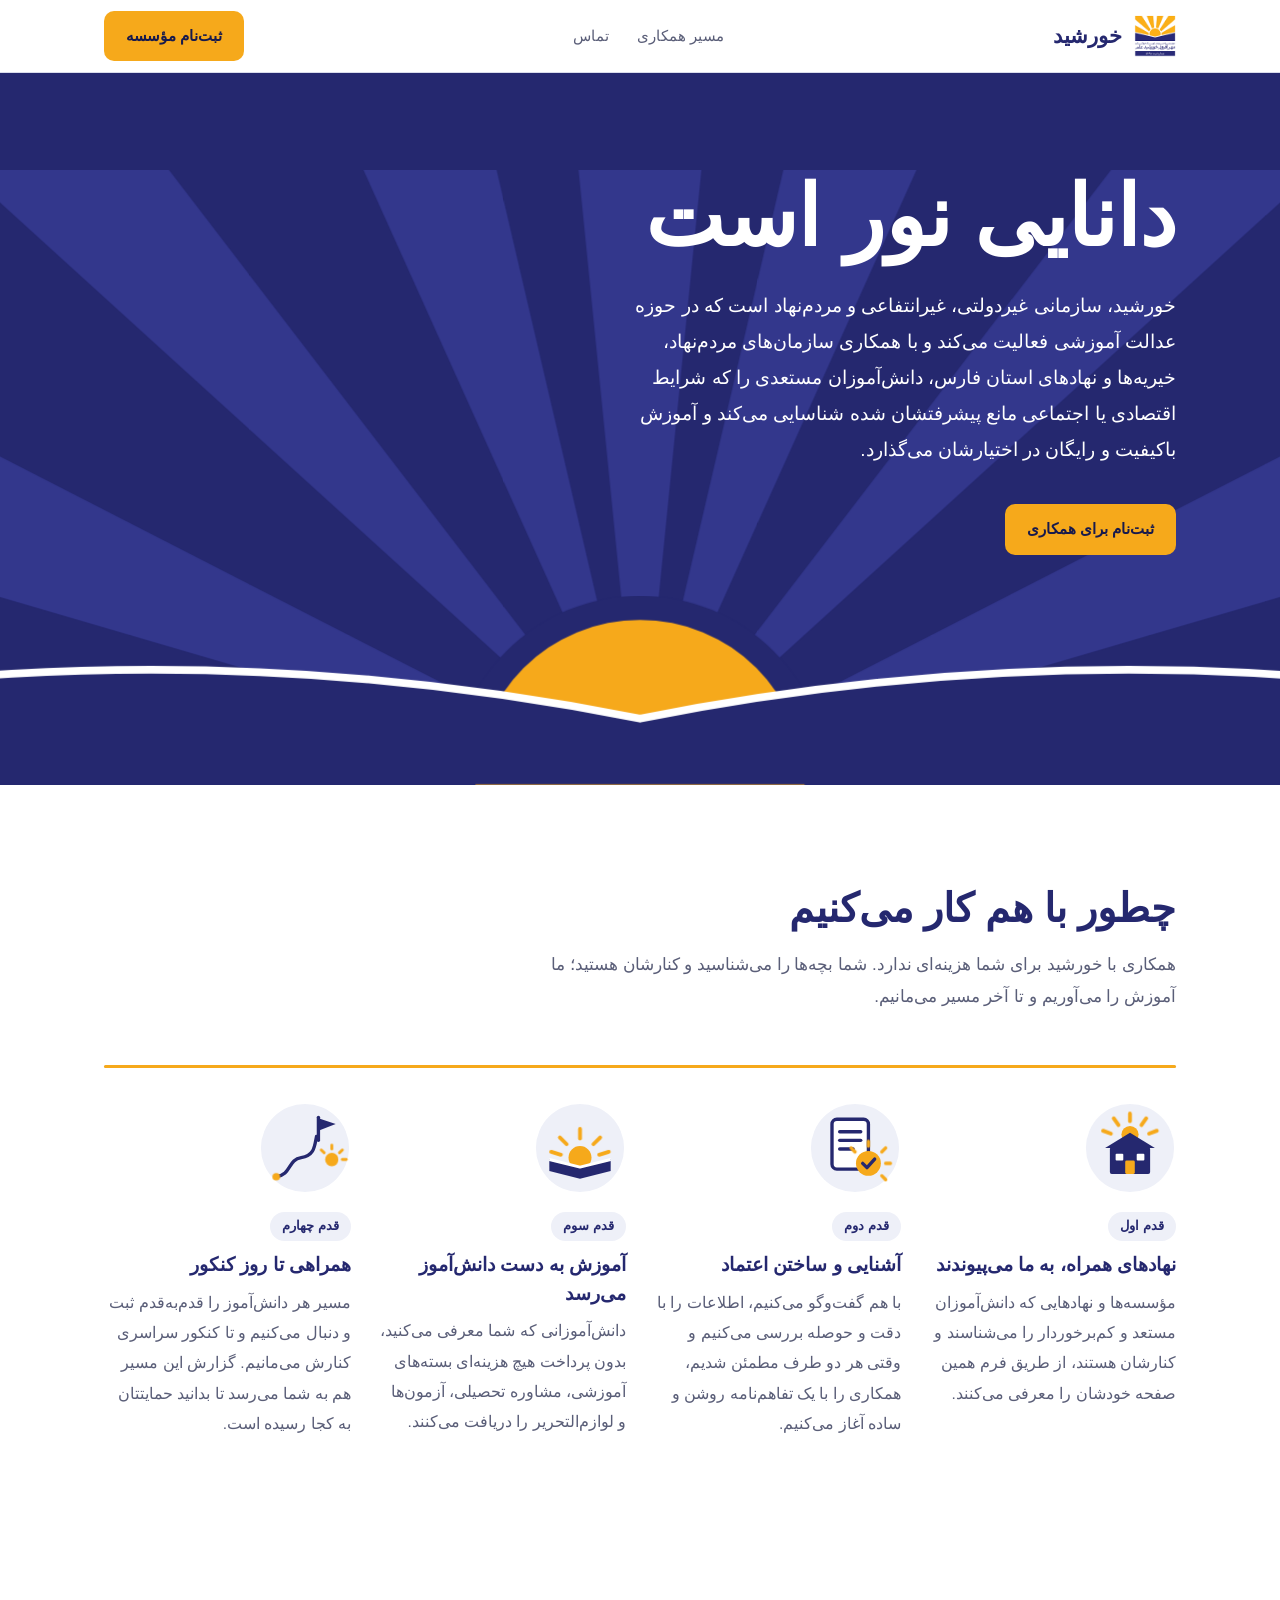
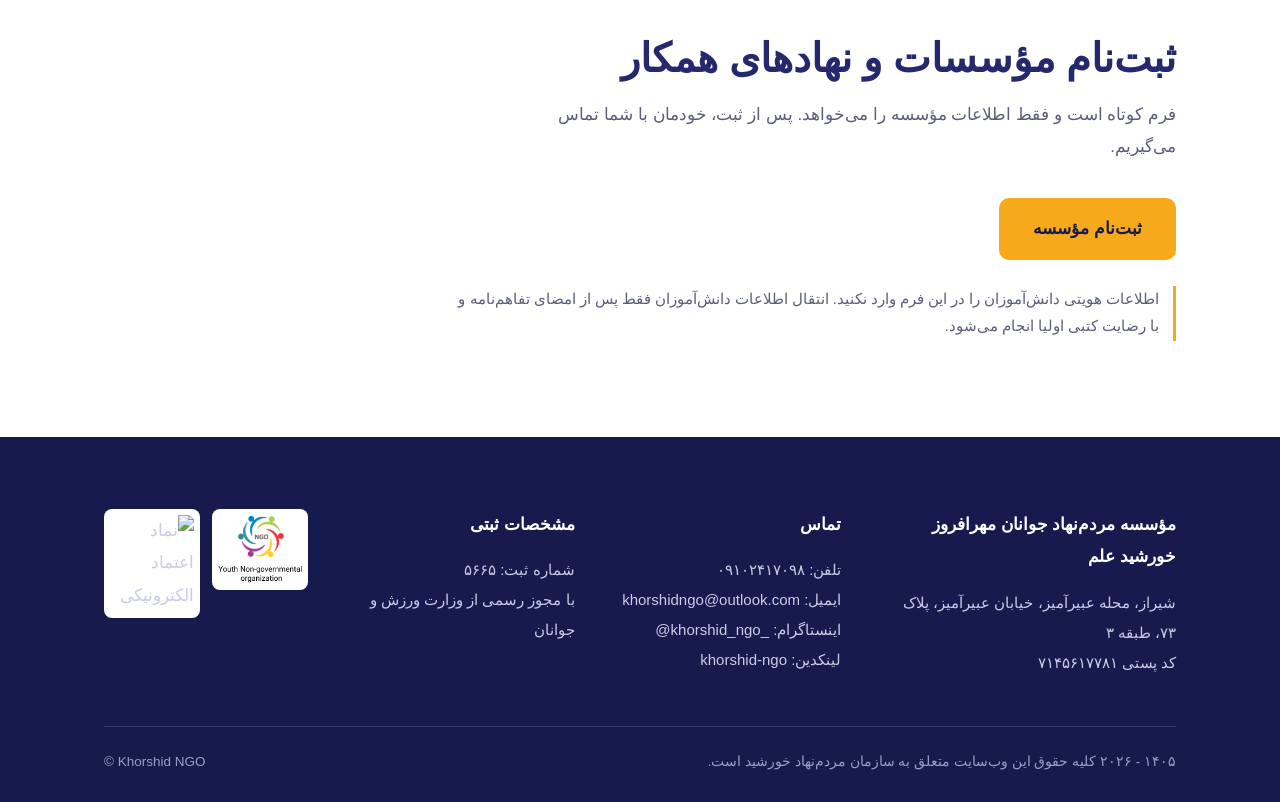
==== commit 1cc8ee10: "Add files via upload" ====
--- a/index.html
+++ b/index.html
@@ -111,11 +111,9 @@
 .plist small{color:var(--muted);font-size:14px}
 
 /* form */
-.register .frame{margin-top:0;border:1px solid var(--line);border-radius:18px;overflow:hidden;background:var(--white)}
-.register iframe{display:block;width:100%;height:1300px;border:0}
-.register .fallback{margin-top:18px;display:flex;align-items:center;gap:14px;flex-wrap:wrap;color:var(--muted);font-size:15px}
-.register .notice{display:none;background:#FFF4DB;border:1px solid var(--sun);border-radius:12px;padding:18px 22px;margin-top:24px}
-.register .note{margin-top:22px;font-size:14.5px;color:var(--muted);border-right:3px solid var(--sun);padding-right:14px;max-width:720px}
+.register .cta-row{margin-top:34px}
+.register .cta-row .btn{font-size:17px;padding:15px 34px}
+.register .note{margin-top:26px;font-size:14.5px;color:var(--muted);border-right:3px solid var(--sun);padding-right:14px;max-width:720px}
 
 /* footer */
 footer{background:var(--indigo-deep);color:#C9CCE6;padding:72px 0 calc(28px + env(safe-area-inset-bottom,0px))}
@@ -148,7 +146,6 @@
   .steps{grid-template-columns:1fr}
   section.block{padding:68px 0}
   footer .cols{grid-template-columns:1fr}
-  .register iframe{height:1500px}
 }
 </style>
 </head>
@@ -204,8 +201,8 @@
 
   <section class="block how" id="how">
     <div class="wrap">
-      <h2>چطور با خورشید همکاری کنیم؟</h2>
-      <p class="intro">همکاری با خورشید رایگان است و ما همیشه از همیاری شما استقبال می کنیم.</p>
+      <h2>چطور با هم کار می‌کنیم</h2>
+      <p class="intro">همکاری با خورشید برای شما هزینه‌ای ندارد. شما بچه‌ها را می‌شناسید و کنارشان هستید؛ ما آموزش را می‌آوریم و تا آخر مسیر می‌مانیم.</p>
       <div class="flow">
         <div class="track" aria-hidden="true"></div>
         <div class="steps">
@@ -289,9 +286,12 @@
 
   <section class="block register" id="register">
     <div class="wrap">
-      <div class="frame">
-        <iframe src="https://survey.porsline.ir/s/I74eS43O" title="فرم ثبت‌نام مؤسسات همکار" loading="lazy"></iframe>
-      </div>
+      <h2>ثبت‌نام مؤسسات و نهادهای همکار</h2>
+      <p class="intro">فرم کوتاه است و فقط اطلاعات مؤسسه را می‌خواهد. پس از ثبت، خودمان با شما تماس می‌گیریم.</p>
+      <div class="cta-row">
+        <a class="btn sun porsline-button-wrapper" href="#porsline-side-tab" onclick="return openPorsline()">ثبت‌نام مؤسسه</a>
+      </div>
+      <p class="note">اطلاعات هویتی دانش‌آموزان را در این فرم وارد نکنید. انتقال اطلاعات دانش‌آموزان فقط پس از امضای تفاهم‌نامه و با رضایت کتبی اولیا انجام می‌شود.</p>
     </div>
   </section>
 
@@ -345,5 +345,28 @@
   items.forEach(function(el){io.observe(el);});
 })();
 </script>
+<script>
+(function(){
+  var d=document,id="porsline-share",b="https://canarycdn.porsline.ir/static/panel/v2/statics/",js,q;
+  if(!d.getElementById(id)){
+    js=d.createElement("script");
+    js.id=id; js.setAttribute("data-position","right"); js.src=b+"side-tab.js";
+    q=d.getElementsByTagName("script")[0];
+    q.parentNode.insertBefore(js,q);
+  }
+})();
+function openPorsline(){
+  var url="https://survey.porsline.ir/s/I74eS43O";
+  var el=document.getElementById('porsline-side-tab-iframe');
+  if(el && typeof showSideTab==='function'){
+    el.fetchPriority='high';
+    el.src=url+"#/?ac=0&ns=0";
+    showSideTab();
+  } else {
+    window.open(url,'_blank','noopener');
+  }
+  return false;
+}
+</script>
 </body>
 </html>
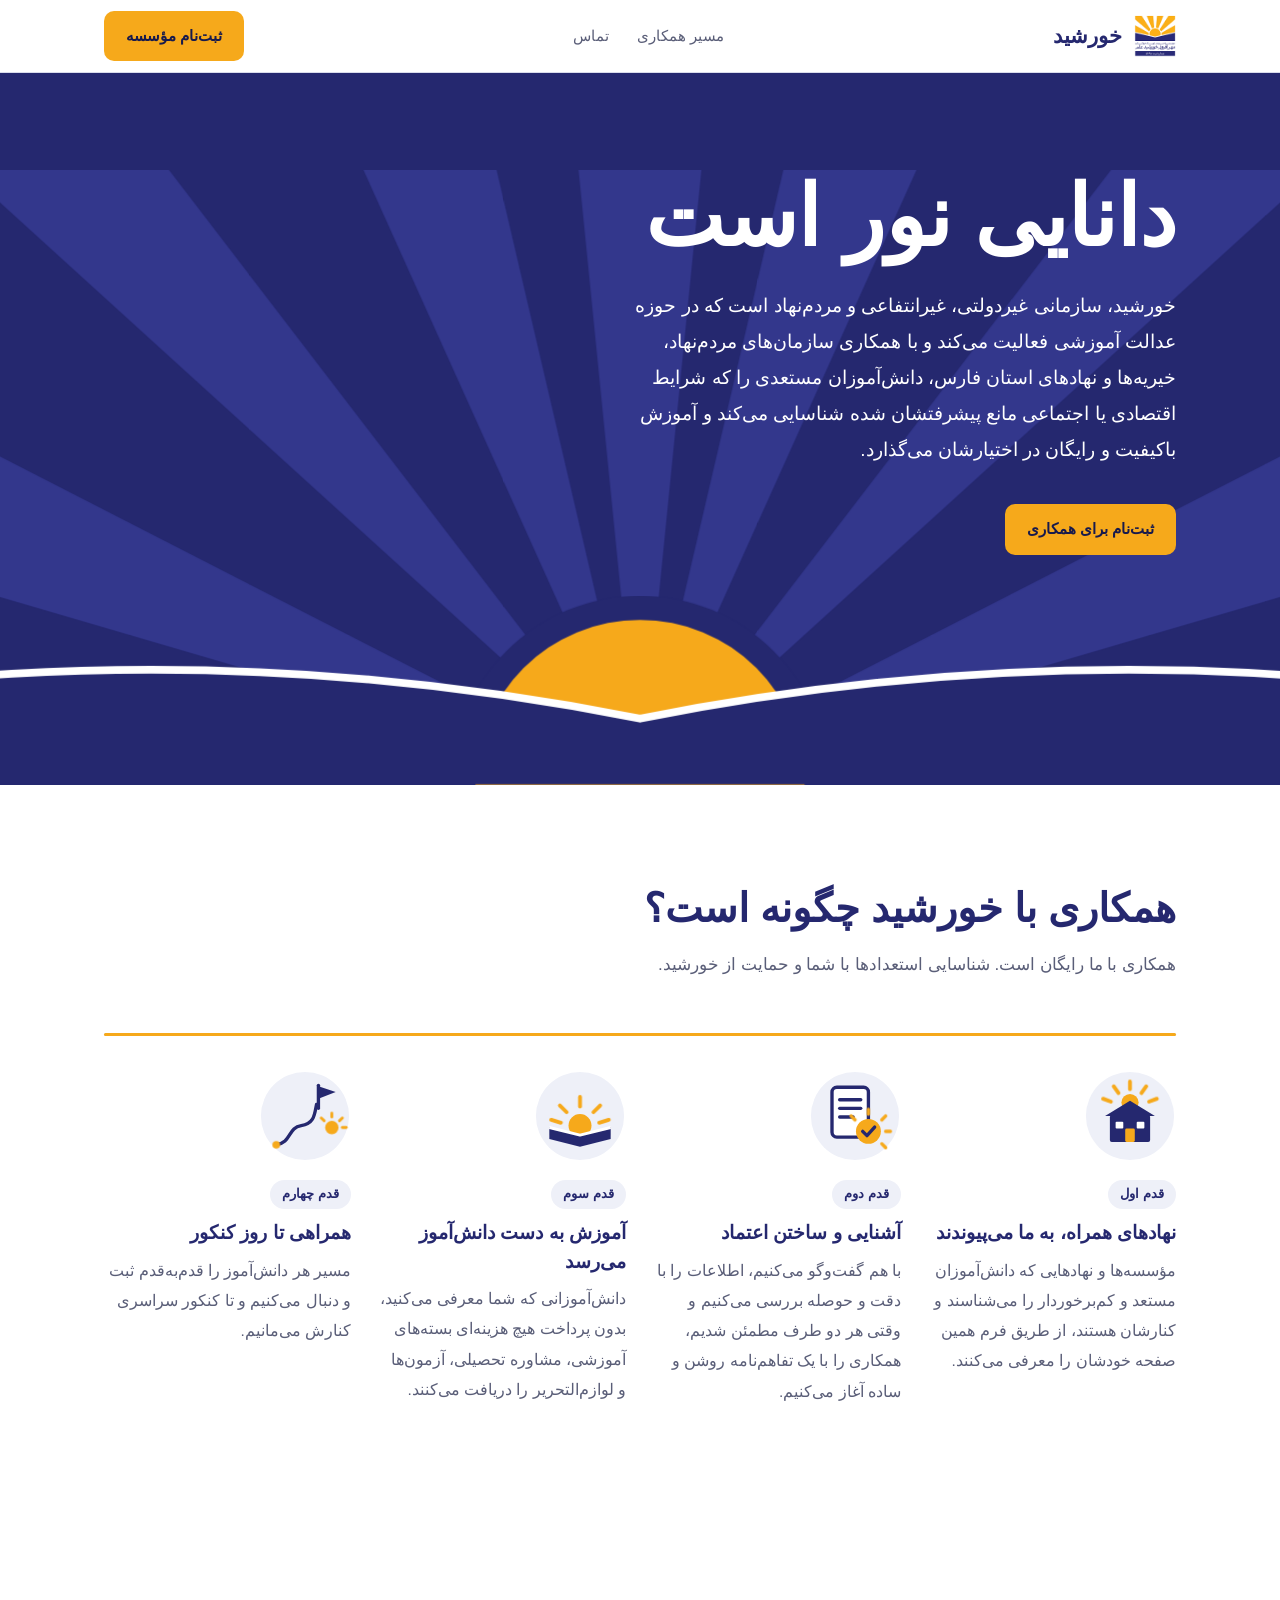
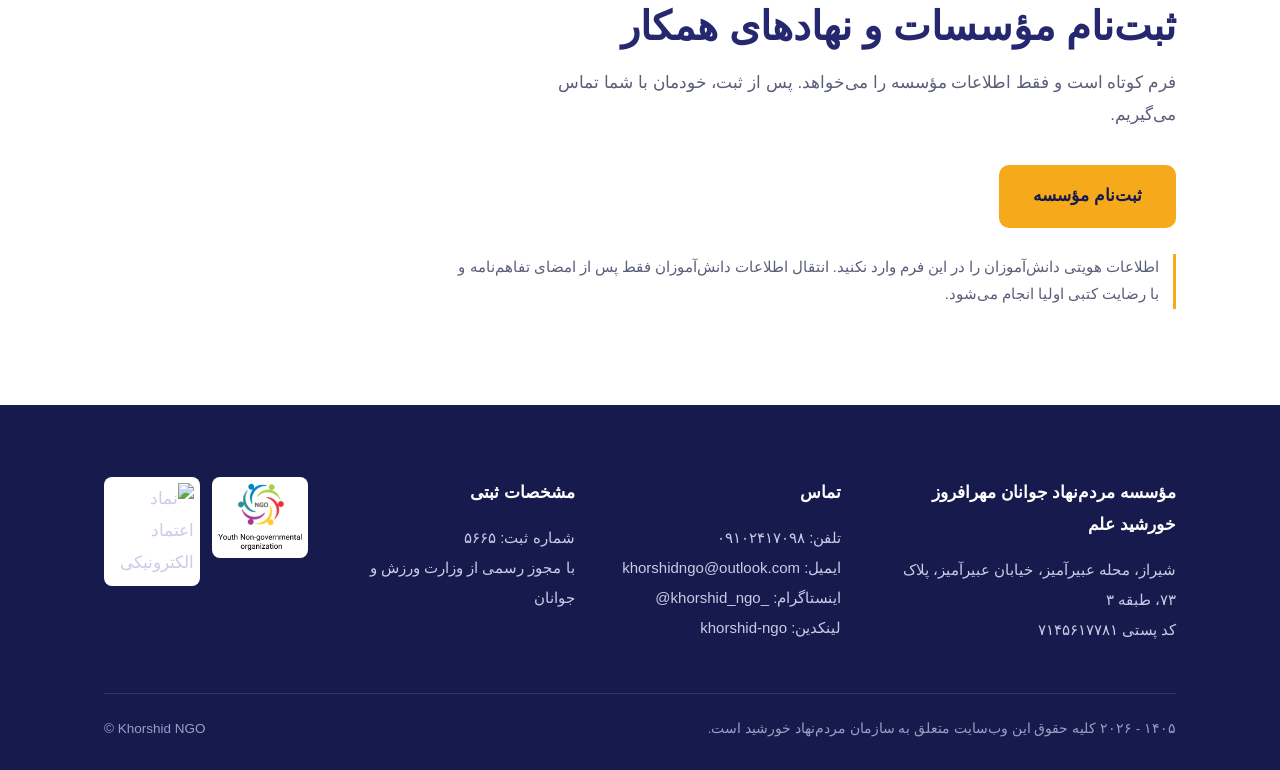
==== commit c7465825: "Update index.html" ====
--- a/index.html
+++ b/index.html
@@ -113,6 +113,11 @@
 /* form */
 .register .cta-row{margin-top:34px}
 .register .cta-row .btn{font-size:17px;padding:15px 34px}
+#porslineOverlay{display:none}
+#porslineOverlay.open{display:block}
+#porslineClose{position:fixed;top:14px;right:14px;z-index:100000;width:44px;height:44px;border-radius:50%;border:0;background:var(--indigo);color:#fff;font-size:24px;line-height:1;cursor:pointer;font-family:inherit;box-shadow:0 4px 14px rgba(0,0,0,.25)}
+#porslineClose:hover{background:var(--indigo-deep)}
+body.locked{overflow:hidden}
 .register .note{margin-top:26px;font-size:14.5px;color:var(--muted);border-right:3px solid var(--sun);padding-right:14px;max-width:720px}
 
 /* footer */
@@ -201,8 +206,8 @@
 
   <section class="block how" id="how">
     <div class="wrap">
-      <h2>چطور با هم کار می‌کنیم</h2>
-      <p class="intro">همکاری با خورشید برای شما هزینه‌ای ندارد. شما بچه‌ها را می‌شناسید و کنارشان هستید؛ ما آموزش را می‌آوریم و تا آخر مسیر می‌مانیم.</p>
+      <h2>همکاری با خورشید چگونه است؟</h2>
+      <p class="intro">همکاری با ما رایگان است. شناسایی استعدادها با شما و حمایت از خورشید.</p>
       <div class="flow">
         <div class="track" aria-hidden="true"></div>
         <div class="steps">
@@ -276,7 +281,7 @@
             </svg>
             <span class="tag">قدم چهارم</span>
             <h3>همراهی تا روز کنکور</h3>
-            <p>مسیر هر دانش‌آموز را قدم‌به‌قدم ثبت و دنبال می‌کنیم و تا کنکور سراسری کنارش می‌مانیم. گزارش این مسیر هم به شما می‌رسد تا بدانید حمایتتان به کجا رسیده است.</p>
+            <p>مسیر هر دانش‌آموز را قدم‌به‌قدم ثبت و دنبال می‌کنیم و تا کنکور سراسری کنارش می‌مانیم.</p>
           </div>
 
         </div>
@@ -345,28 +350,42 @@
   items.forEach(function(el){io.observe(el);});
 })();
 </script>
+<div id="porslineOverlay" role="dialog" aria-modal="true" aria-label="فرم ثبت‌نام مؤسسات همکار">
+  <button id="porslineClose" type="button" aria-label="بستن فرم">&times;</button>
+  <div id="I74eS43O" style="min-height:480px;width:100vw;height:100dvh;position:fixed;top:0;left:0;z-index:99999;background:#fff;">
+    <div id="porsline-loading-I74eS43O" style="position:absolute;top:50%;left:50%;width:35px;height:35px;border:4px solid rgba(0,0,0,0.1);border-top:4px solid #555;border-radius:50%;animation:spin-I74eS43O 1s linear infinite;"></div>
+    <script>
+      var styleSheet = document.createElement('style');
+      styleSheet.innerHTML = `@keyframes spin-I74eS43O {
+          0% { transform: rotate(0deg); }
+          100% { transform: rotate(360deg); }
+        }`;
+      document.head.appendChild(styleSheet);
+      var loadingIndicator = document.getElementById('porsline-loading-I74eS43O');
+      var plScript = document.createElement('script');
+      plScript.type = 'text/javascript';
+      plScript.fetchPriority = 'high';
+      plScript.onload = function() {
+        loadingIndicator.style.display = 'none';
+      };
+      plScript.src = 'https://survey.porsline.ir/embed/eyJib3JkZXIiOiJub25lIiwid2lkdGgiOiIxMDAlIiwiaGVpZ2h0IjoiMTAwJSJ9/I74eS43O';
+      document.getElementById('I74eS43O').appendChild(plScript);
+    </script>
+  </div>
+</div>
+
 <script>
-(function(){
-  var d=document,id="porsline-share",b="https://canarycdn.porsline.ir/static/panel/v2/statics/",js,q;
-  if(!d.getElementById(id)){
-    js=d.createElement("script");
-    js.id=id; js.setAttribute("data-position","right"); js.src=b+"side-tab.js";
-    q=d.getElementsByTagName("script")[0];
-    q.parentNode.insertBefore(js,q);
-  }
-})();
 function openPorsline(){
-  var url="https://survey.porsline.ir/s/I74eS43O";
-  var el=document.getElementById('porsline-side-tab-iframe');
-  if(el && typeof showSideTab==='function'){
-    el.fetchPriority='high';
-    el.src=url+"#/?ac=0&ns=0";
-    showSideTab();
-  } else {
-    window.open(url,'_blank','noopener');
-  }
+  document.getElementById('porslineOverlay').classList.add('open');
+  document.body.classList.add('locked');
   return false;
 }
+function closePorsline(){
+  document.getElementById('porslineOverlay').classList.remove('open');
+  document.body.classList.remove('locked');
+}
+document.getElementById('porslineClose').addEventListener('click', closePorsline);
+document.addEventListener('keydown', function(e){ if(e.key === 'Escape'){ closePorsline(); } });
 </script>
 </body>
 </html>
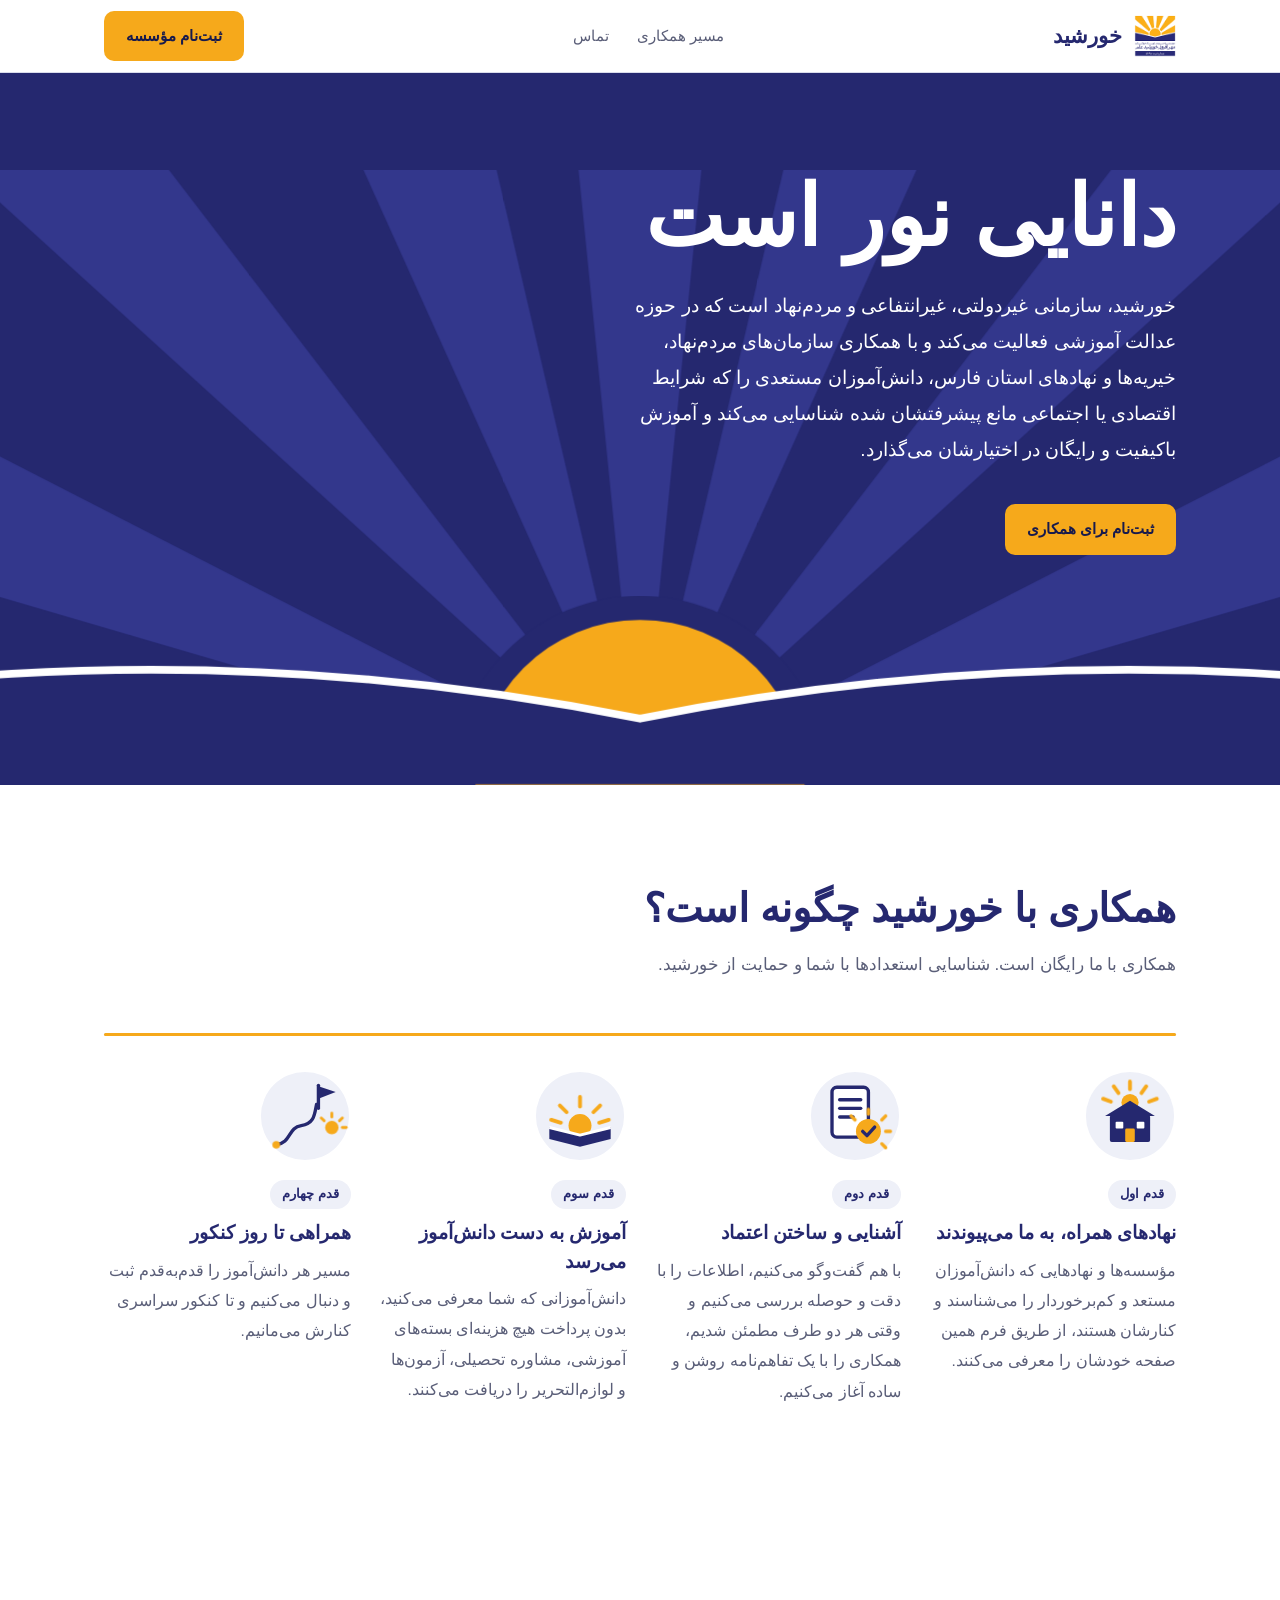
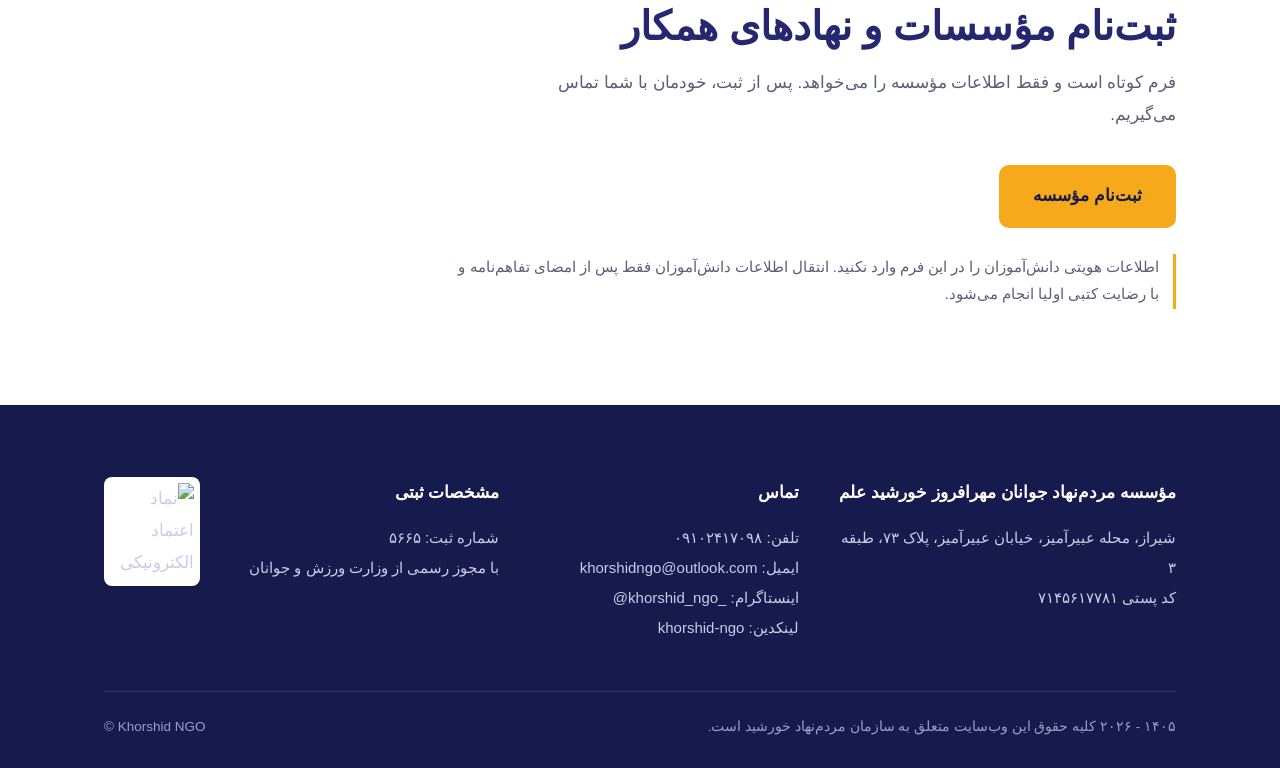
==== commit b8e74b07: "Update index.html" ====
--- a/index.html
+++ b/index.html
@@ -327,7 +327,6 @@
         </ul>
       </div>
       <div class="enamad">
-        <a href="https://saman.msy.gov.ir/Modules/showframework.aspx?relfacilityid=66&amp;frameworkpagetype=sec&amp;ReportID=499&amp;Key_1974=1612489" target="_blank" rel="noopener" title="مجوز فعالیت سمن — وزارت ورزش و جوانان"><img src="assets/saman-logo.png" alt="مجوز سازمان مردم‌نهاد جوانان"></a>
         <a referrerpolicy="origin" target="_blank" href="https://trustseal.enamad.ir/?id=742406&Code=N2Oo3tWOwnHmDDGCpBeUb9aBTVysiflV"><img referrerpolicy="origin" src="https://trustseal.enamad.ir/logo.aspx?id=742406&Code=N2Oo3tWOwnHmDDGCpBeUb9aBTVysiflV" alt="نماد اعتماد الکترونیکی" code="N2Oo3tWOwnHmDDGCpBeUb9aBTVysiflV"></a>
       </div>
     </div>
